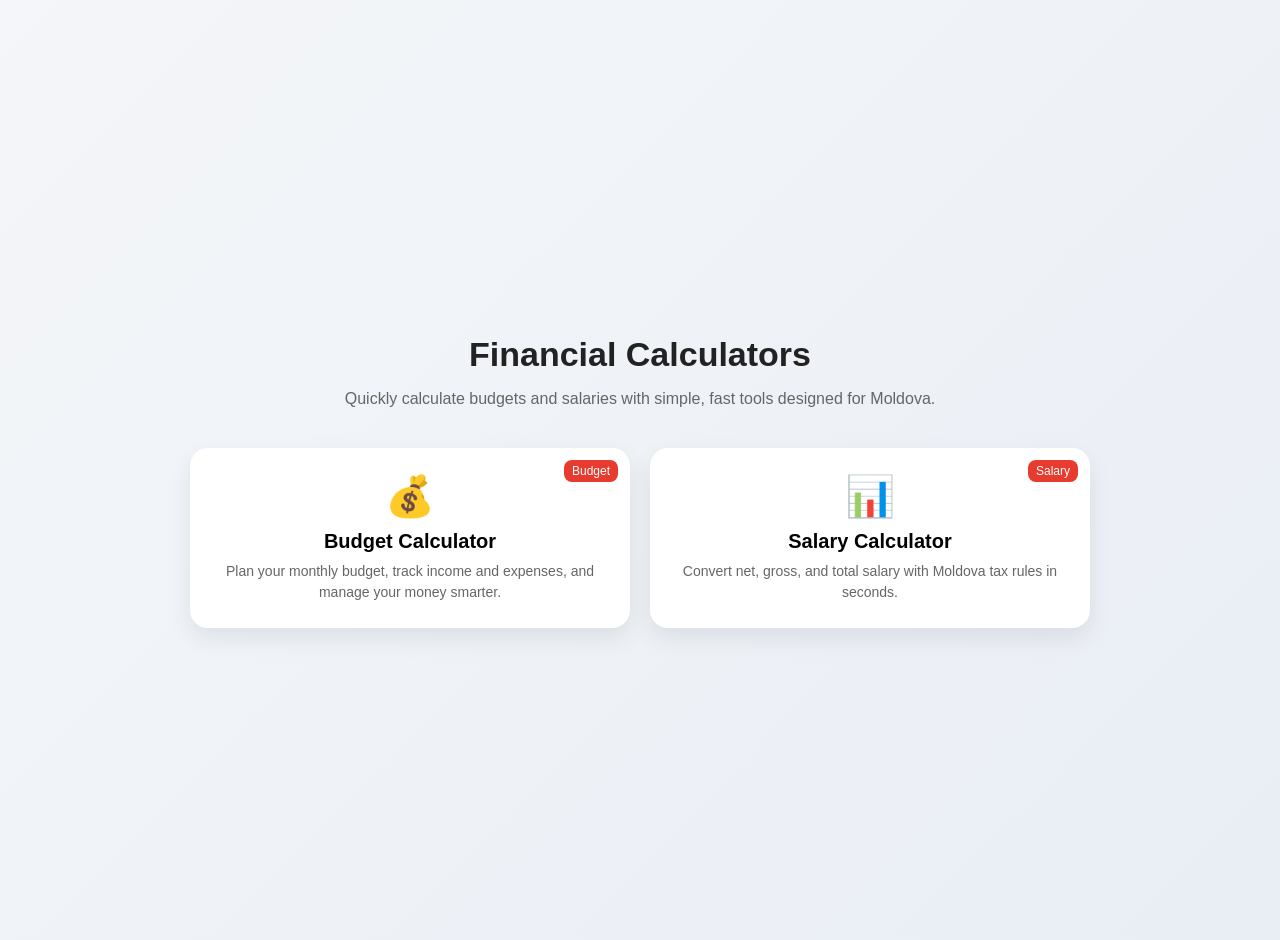
==== calculatoare.html @ 5d655af2 "Add files via upload" ====
<!DOCTYPE html>
<html lang="en">
<head>
<meta charset="UTF-8">
<meta name="viewport" content="width=device-width, initial-scale=1.0">
<title>Financial Calculators</title>

<style>
    body {
        margin: 0;
        font-family: Arial, sans-serif;
        background: linear-gradient(135deg, #f4f6f9, #e9eef5);
        min-height: 100vh;
        display: flex;
        align-items: center;
        justify-content: center;
        padding: 20px;
    }

    .container {
        max-width: 900px;
        width: 100%;
        text-align: center;
    }

    h1 {
        font-size: 34px;
        margin-bottom: 10px;
        color: #222;
    }

    p {
        color: #666;
        margin-bottom: 40px;
        font-size: 16px;
    }

    .cards {
        display: grid;
        grid-template-columns: 1fr 1fr;
        gap: 20px;
    }

    @media (max-width: 700px) {
        .cards {
            grid-template-columns: 1fr;
        }
    }

    .card {
        background: white;
        padding: 25px;
        border-radius: 18px;
        box-shadow: 0 10px 25px rgba(0,0,0,0.08);
        cursor: pointer;
        transition: 0.25s ease;
        text-decoration: none;
        color: inherit;
        position: relative;
        overflow: hidden;
    }

    .card:hover {
        transform: translateY(-5px);
        box-shadow: 0 15px 30px rgba(0,0,0,0.12);
    }

    .icon {
        font-size: 40px;
        margin-bottom: 10px;
    }

    .title {
        font-size: 20px;
        font-weight: bold;
        margin-bottom: 8px;
    }

    .desc {
        font-size: 14px;
        color: #666;
        line-height: 1.5;
    }

    .tag {
        position: absolute;
        top: 12px;
        right: 12px;
        background: #e63b2e;
        color: white;
        font-size: 12px;
        padding: 4px 8px;
        border-radius: 8px;
    }

</style>
</head>

<body>

<div class="container">

    <h1>Financial Calculators</h1>
    <p>Quickly calculate budgets and salaries with simple, fast tools designed for Moldova.</p>

    <div class="cards">

        <a href="calculator-de-buget.html" class="card">
            <div class="tag">Budget</div>
            <div class="icon">💰</div>
            <div class="title">Budget Calculator</div>
            <div class="desc">
                Plan your monthly budget, track income and expenses, and manage your money smarter.
            </div>
        </a>

        <a href="calculator-de-salariu.html" class="card">
            <div class="tag">Salary</div>
            <div class="icon">📊</div>
            <div class="title">Salary Calculator</div>
            <div class="desc">
                Convert net, gross, and total salary with Moldova tax rules in seconds.
            </div>
        </a>

    </div>

</div>

</body>
</html>
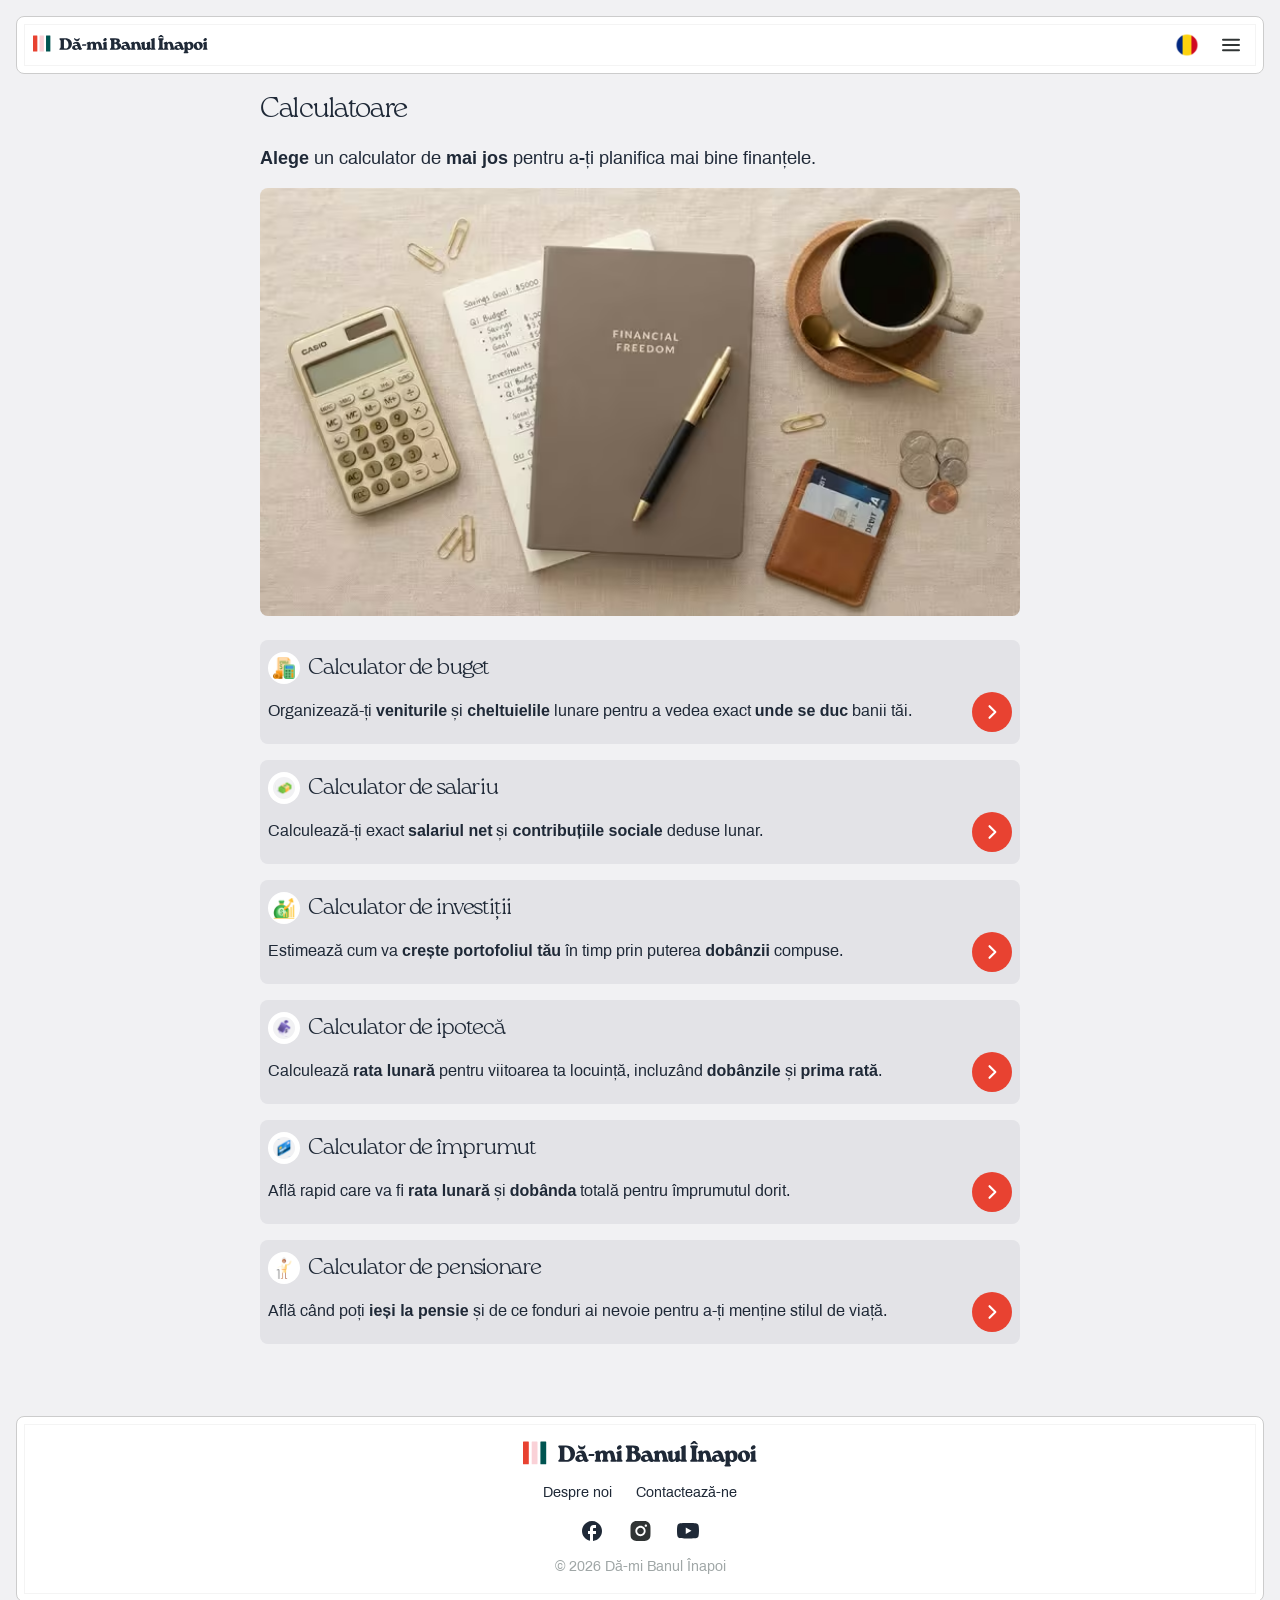
==== commit 8008309c: "Add files via upload" ====
--- a/calculatoare.html
+++ b/calculatoare.html
@@ -1,131 +1,145 @@
-<!DOCTYPE html>
-<html lang="en">
-<head>
-<meta charset="UTF-8">
-<meta name="viewport" content="width=device-width, initial-scale=1.0">
-<title>Financial Calculators</title>
-
-<style>
-    body {
-        margin: 0;
-        font-family: Arial, sans-serif;
-        background: linear-gradient(135deg, #f4f6f9, #e9eef5);
-        min-height: 100vh;
-        display: flex;
-        align-items: center;
-        justify-content: center;
-        padding: 20px;
-    }
-
-    .container {
-        max-width: 900px;
-        width: 100%;
-        text-align: center;
-    }
-
-    h1 {
-        font-size: 34px;
-        margin-bottom: 10px;
-        color: #222;
-    }
-
-    p {
-        color: #666;
-        margin-bottom: 40px;
-        font-size: 16px;
-    }
-
-    .cards {
-        display: grid;
-        grid-template-columns: 1fr 1fr;
-        gap: 20px;
-    }
-
-    @media (max-width: 700px) {
-        .cards {
-            grid-template-columns: 1fr;
-        }
-    }
-
-    .card {
-        background: white;
-        padding: 25px;
-        border-radius: 18px;
-        box-shadow: 0 10px 25px rgba(0,0,0,0.08);
-        cursor: pointer;
-        transition: 0.25s ease;
-        text-decoration: none;
-        color: inherit;
-        position: relative;
-        overflow: hidden;
-    }
-
-    .card:hover {
-        transform: translateY(-5px);
-        box-shadow: 0 15px 30px rgba(0,0,0,0.12);
-    }
-
-    .icon {
-        font-size: 40px;
-        margin-bottom: 10px;
-    }
-
-    .title {
-        font-size: 20px;
-        font-weight: bold;
-        margin-bottom: 8px;
-    }
-
-    .desc {
-        font-size: 14px;
-        color: #666;
-        line-height: 1.5;
-    }
-
-    .tag {
-        position: absolute;
-        top: 12px;
-        right: 12px;
-        background: #e63b2e;
-        color: white;
-        font-size: 12px;
-        padding: 4px 8px;
-        border-radius: 8px;
-    }
-
-</style>
-</head>
-
-<body>
-
-<div class="container">
-
-    <h1>Financial Calculators</h1>
-    <p>Quickly calculate budgets and salaries with simple, fast tools designed for Moldova.</p>
-
-    <div class="cards">
-
-        <a href="calculator-de-buget.html" class="card">
-            <div class="tag">Budget</div>
-            <div class="icon">💰</div>
-            <div class="title">Budget Calculator</div>
-            <div class="desc">
-                Plan your monthly budget, track income and expenses, and manage your money smarter.
-            </div>
-        </a>
-
-        <a href="calculator-de-salariu.html" class="card">
-            <div class="tag">Salary</div>
-            <div class="icon">📊</div>
-            <div class="title">Salary Calculator</div>
-            <div class="desc">
-                Convert net, gross, and total salary with Moldova tax rules in seconds.
-            </div>
-        </a>
-
-    </div>
-
-</div>
-
-</body>
-</html>+<!DOCTYPE html>
+<html lang="ro">
+<head>
+    <meta charset="UTF-8">
+    <meta name="viewport" content="width=device-width, initial-scale=1.0">
+    <title>Calculatoare – Dă-mi Banul Înapoi</title>
+    <meta name="description" content="Calculatoare financiare gratuite pentru Moldova: buget, salariu, investiții și altele.">
+    <link rel="stylesheet" href="css/style.css">
+    <link rel="icon" type="image/svg+xml" href="images/logo-small.svg">
+</head>
+
+<body>
+
+<!-- Header -->
+<header class="header">
+
+    <div class="left">
+        <a href="index.html">
+            <img src="images/logo-text.svg" class="logo">
+        </a>
+    </div>
+
+    <div class="right">
+
+        <div class="lang-dropdown">
+
+            <button class="lang-btn" id="langBtn">
+                <img src="images/flag-romania.svg" id="langFlag">
+            </button>
+
+            <div class="lang-menu" id="langMenu">
+
+                <button class="lang-option" data-lang="RO">
+                    <img src="images/flag-romania.svg">
+                    <span>Română</span>
+                </button>
+
+                <button class="lang-option" data-lang="RU">
+                    <img src="images/flag-russia.svg">
+                    <span>Русский</span>
+                </button>
+
+            </div>
+
+        </div>
+        <img src="images/menu-open.svg" class="menu">
+
+    </div>
+
+</header>
+
+<main class="page-body calc-hub">
+
+    <section class="hub-intro">
+        <h3>Calculatoare</h3>
+        <p class="body1"><strong>Alege</strong> un calculator de <strong>mai jos</strong> pentru a-ți planifica mai bine finanțele.</p>
+
+        <picture>
+            <source type="image/avif" srcset="images/calculatoare.avif">
+            <source type="image/webp" srcset="images/calculatoare.webp">
+            <img class="hub-hero-img" src="images/calculatoare.jpg" alt="" width="736" height="414" loading="eager" fetchpriority="high">
+        </picture>
+    </section>
+
+    <section class="hub-list">
+        <a class="calc-card" href="calculator-de-buget.html">
+            <span class="calc-card-icon"><img src="images/budget.png" alt="" width="22" height="22"></span>
+            <h4 class="calc-card-title">Calculator de buget</h4>
+            <p class="body2 calc-card-desc">Organizează-ți <strong>veniturile</strong> și <strong>cheltuielile</strong> lunare pentru a vedea exact <strong>unde se duc</strong> banii tăi.</p>
+            <span class="calc-card-go" aria-hidden="true"><svg viewBox="0 0 24 24" fill="none" stroke="#fff" stroke-width="2.5" stroke-linecap="round" stroke-linejoin="round"><path d="M9 5l7 7-7 7"/></svg></span>
+        </a>
+
+        <a class="calc-card" href="calculator-de-salariu.html">
+            <span class="calc-card-icon"><img src="images/venit.svg" alt="" width="22" height="22"></span>
+            <h4 class="calc-card-title">Calculator de salariu</h4>
+            <p class="body2 calc-card-desc">Calculează-ți exact <strong>salariul net</strong> și <strong>contribuțiile sociale</strong> deduse lunar.</p>
+            <span class="calc-card-go" aria-hidden="true"><svg viewBox="0 0 24 24" fill="none" stroke="#fff" stroke-width="2.5" stroke-linecap="round" stroke-linejoin="round"><path d="M9 5l7 7-7 7"/></svg></span>
+        </a>
+
+        <a class="calc-card" href="calculator-de-investitii.html">
+            <span class="calc-card-icon"><img src="images/investitii.png" alt="" width="22" height="22"></span>
+            <h4 class="calc-card-title">Calculator de investiții</h4>
+            <p class="body2 calc-card-desc">Estimează cum va <strong>crește portofoliul tău</strong> în timp prin puterea <strong>dobânzii</strong> compuse.</p>
+            <span class="calc-card-go" aria-hidden="true"><svg viewBox="0 0 24 24" fill="none" stroke="#fff" stroke-width="2.5" stroke-linecap="round" stroke-linejoin="round"><path d="M9 5l7 7-7 7"/></svg></span>
+        </a>
+
+        <a class="calc-card" href="calculator-de-ipoteca.html">
+            <span class="calc-card-icon"><img src="images/locuință.svg" alt="" width="22" height="22"></span>
+            <h4 class="calc-card-title">Calculator de ipotecă</h4>
+            <p class="body2 calc-card-desc">Calculează <strong>rata lunară</strong> pentru viitoarea ta locuință, incluzând <strong>dobânzile</strong> și <strong>prima rată</strong>.</p>
+            <span class="calc-card-go" aria-hidden="true"><svg viewBox="0 0 24 24" fill="none" stroke="#fff" stroke-width="2.5" stroke-linecap="round" stroke-linejoin="round"><path d="M9 5l7 7-7 7"/></svg></span>
+        </a>
+
+        <a class="calc-card" href="calculator-de-imprumut.html">
+            <span class="calc-card-icon"><img src="images/datorii.svg" alt="" width="22" height="22"></span>
+            <h4 class="calc-card-title">Calculator de împrumut</h4>
+            <p class="body2 calc-card-desc">Află rapid care va fi <strong>rata lunară</strong> și <strong>dobânda</strong> totală pentru împrumutul dorit.</p>
+            <span class="calc-card-go" aria-hidden="true"><svg viewBox="0 0 24 24" fill="none" stroke="#fff" stroke-width="2.5" stroke-linecap="round" stroke-linejoin="round"><path d="M9 5l7 7-7 7"/></svg></span>
+        </a>
+
+        <a class="calc-card" href="calculator-de-pensionare.html">
+            <span class="calc-card-icon"><img src="images/pensionare.png" alt="" width="22" height="22"></span>
+            <h4 class="calc-card-title">Calculator de pensionare</h4>
+            <p class="body2 calc-card-desc">Află când poți <strong>ieși la pensie</strong> și de ce fonduri ai nevoie pentru a-ți menține stilul de viață.</p>
+            <span class="calc-card-go" aria-hidden="true"><svg viewBox="0 0 24 24" fill="none" stroke="#fff" stroke-width="2.5" stroke-linecap="round" stroke-linejoin="round"><path d="M9 5l7 7-7 7"/></svg></span>
+        </a>
+    </section>
+
+</main>
+
+<!-- Footer -->
+<footer class="footer">
+    <img
+        src="images/logo-text.svg"
+        alt="Dă-mi Banul Înapoi"
+        class="footer-logo"
+    />
+
+    <div class="footer-links">
+        <a href="despre.html">Despre noi</a>
+        <a href="despre.html#contact">Contactează-ne</a>
+    </div>
+
+    <div class="social-icons">
+
+        <a href="https://www.facebook.com/damibanulinapoi/">
+            <img src="images/facebook.svg" alt="Facebook">
+        </a>
+
+        <a href="https://www.instagram.com/damibanulinapoi/">
+            <img src="images/instagram.svg" alt="Instagram">
+        </a>
+
+        <a href="https://www.youtube.com/@damibanulinapoi/">
+            <img src="images/youtube.svg" alt="YouTube">
+        </a>
+    </div>
+
+    <p class="footer-copy">© 2026 Dă-mi Banul Înapoi</p>
+</footer>
+
+<script src="js/script.js"></script>
+
+</body>
+</html>
--- a/css/style.css
+++ b/css/style.css
@@ -0,0 +1,1933 @@
+/* =====================================================
+   SHARED STYLES — used by every page (style.css)
+===================================================== */
+
+/* Fonts */
+@font-face {
+    font-family: 'Roca One';
+    src: url('../fonts/RocaOne-Th.ttf') format('truetype');
+    font-weight: 400;
+    font-style: normal;
+}
+
+@font-face {
+    font-family: 'Roca One';
+    src: url('../fonts/RocaOne-Bold.ttf') format('truetype');
+    font-weight: 700;
+    font-style: normal;
+}
+
+@font-face {
+    font-family: 'Archivo';
+    src: url('../fonts/Archivo-Regular.ttf') format('truetype');
+    font-weight: 400;
+    font-style: normal;
+}
+
+@font-face {
+    font-family: 'Archivo';
+    src: url('../fonts/Archivo-Bold.ttf') format('truetype');
+    font-weight: 700;
+    font-style: normal;
+}
+
+:root {
+    --font-body:    "Archivo", sans-serif;
+    --font-display: "Roca One", serif;
+
+    --fs-h1: 36.49px;  --lh-h1: 56px;
+    --fs-h2: 32.44px;  --lh-h2: 48px;
+    --fs-h3: 28.83px;  --lh-h3: 40px;
+    --fs-h4: 25.63px;  --lh-h4: 40px;
+    --fs-h5: 22.78px;  --lh-h5: 32px;
+    --fs-h6: 20.25px;  --lh-h6: 32px;
+    --fs-body1: 18px;  --lh-body1: 24px;
+    --fs-body2: 16px;  --lh-body2: 20px;
+    --fs-small: 14.22px; --lh-small: 18px;
+}
+
+h1, h3, h4, h5 {
+    font-family: var(--font-display);
+    font-weight: 400;
+    letter-spacing: -0.05em;
+    color: var(--color-text-primary);
+}
+h1 { font-size: var(--fs-h1); line-height: var(--lh-h1); }
+h3 { font-size: var(--fs-h3); line-height: var(--lh-h3); }
+h4 { font-size: var(--fs-h4); line-height: var(--lh-h4); }
+h5 { font-size: var(--fs-h5); line-height: var(--lh-h5); }
+
+h1, h2, h3, h4, h5, h6, p {
+    margin: 0;
+    padding: 0;
+    box-sizing: border-box;
+}
+
+h2 {
+    font-size: var(--fs-h2);
+    line-height: var(--lh-h2);
+    font-family: var(--font-display);
+    font-weight: 400;
+    letter-spacing: -0.05em;
+    color: var(--color-text-primary);
+}
+
+h6 {
+    font-size: var(--fs-h6);
+    line-height: var(--lh-h6);
+    font-family: var(--font-body);
+    font-weight: normal;
+    color: var(--color-text-primary);
+}
+
+.body1 {
+    font-size: var(--fs-body1);
+    line-height: var(--lh-body1);
+    font-family: var(--font-body);
+    font-weight: normal;
+    color: var(--color-text-primary);
+}
+
+.body2-bold {
+    font-size: var(--fs-body2);
+    line-height: var(--lh-body2);
+    font-family: var(--font-body);
+    font-weight: normal;
+    color: var(--color-text-primary);
+    font-weight: bold;
+}
+
+.body2-secondary {
+    font-size: var(--fs-body2);
+    line-height: var(--lh-body2);
+    font-family: var(--font-body);
+    font-weight: normal;
+    color: var(--color-text-secondary);
+}
+
+.body2 {
+    font-size: var(--fs-body2);
+    line-height: var(--lh-body2);
+    font-family: var(--font-body);
+    font-weight: normal;
+    color: var(--color-text-primary);
+}
+
+.small-secondary {
+    font-size: var(--fs-small);
+    line-height: var(--lh-small);
+    font-family: var(--font-body);
+    font-weight: normal;
+    color: var(--color-text-secondary);
+}
+
+.small {
+    font-size: var(--fs-small);
+    line-height: var(--lh-small);
+    font-family: var(--font-body);
+    font-weight: normal;
+    color: var(--color-text-primary);
+}
+
+.small-secondary {
+    font-size: var(--fs-small);
+    line-height: var(--lh-small);
+    font-family: var(--font-body);
+    font-weight: normal;
+    color: var(--color-text-secondary);
+}
+
+/* COLORS */
+:root {
+    /* Primary */
+    --color-orange: #E84231;
+    --color-pink: #FAD1D7;
+    --color-green: #005451;
+    /* Text */
+    --color-text-primary: #1F2937;
+    --color-text-secondary: #A0A7A7;
+    --color-text-disabled: #CFD3D3;
+    /* Card */
+    --color-card: #FFFFFF;
+    --color-card-border: #CCCCCC;
+    --color-background: #F1F1F3;
+}
+
+:root {
+    --card-shadow:
+        0 1px 2px rgba(0, 0, 0, 0.04),
+        0 8px 24px rgba(0, 0, 0, 0.06);
+}
+
+/* BACKGROUND */
+body {
+  background-color: var(--color-background);
+
+  background-attachment: fixed;
+
+  font-family: var(--font-body);
+  margin: 0;
+  padding: 0;
+  overflow-x: hidden;
+
+  position: relative;
+}
+
+.hero_img {
+    position: absolute;
+    z-index: -1;
+    margin-top: -88px;
+}
+
+.hero_img img {
+    width: 100%;
+    height: auto;
+    display: block;
+}
+
+/* Visually hidden (still read by screen readers) */
+.sr-only {
+    position: absolute;
+    width: 1px;
+    height: 1px;
+    padding: 0;
+    margin: -1px;
+    overflow: hidden;
+    clip: rect(0, 0, 0, 0);
+    white-space: nowrap;
+    border: 0;
+}
+
+/* Header */
+.header {
+    position: sticky;
+    top: 16px;
+    z-index: 100;
+    margin: 16px;
+    padding: 8px 16px;
+    flex-wrap: nowrap;
+    border: 1px solid var(--color-card-border);
+    border-radius: 8px;
+    background: var(--color-card);
+    outline: 1px solid rgba(0,0,0,0.045);
+    outline-offset: -9px;
+    display: flex;
+    align-items: center;
+    justify-content: space-between;
+    box-sizing: border-box;
+}
+
+.left {
+    display: flex;
+    align-items: center;
+}
+
+.right {
+    display: flex;
+    align-items: center;
+    gap: 16px;
+}
+
+.logo {
+    width: 175px;
+    height: 40px;
+    object-fit: contain;
+    display: block;
+}
+
+.menu {
+    width: 32px;
+    height: 32px;
+    min-width: 32px;
+    object-fit: contain;   /* hamburger and X always fill the same 32x32 box */
+    display: block;
+    flex-shrink: 0;
+}
+
+.lang-btn {
+    display: flex;
+    align-items: center;
+    justify-content: center;
+    padding: 0;
+    border: none;
+    background: transparent;
+    cursor: pointer;
+}
+
+.lang-btn img {
+    display: block;
+    max-width: 24px;
+    max-height: 24px;
+}
+
+/* LANGUAGE DROPDOWN */
+
+.lang-dropdown {
+    position: relative;
+}
+
+/* DROPDOWN MENU */
+
+.lang-menu {
+    position: absolute;
+    top: 42px;
+    right: -64px;
+    display: none;
+    flex-direction: column;
+    gap: 8px;
+    min-width: 180px;
+    padding: 8px;
+    border-radius: 8px;
+    background: var(--color-card);
+    border: 1px solid var(--color-card-border);
+    z-index: 100;
+}
+
+.lang-menu.active {
+    display: flex;
+}
+
+/* OPTIONS */
+
+.lang-option {
+    display: flex;
+    align-items: center;
+    gap: 8px;
+    width: 100%;
+    padding: 8px 8px;
+    border: 1px solid rgba(0,0,0,0.045);
+    background: white;
+    cursor: pointer;
+    transition: 0.2s;
+}
+
+.lang-option {
+    font-family: var(--font-body);
+    font-size: var(--fs-body2);
+    line-height: var(--lh-body2);
+    color: var(--color-text-primary);
+}
+
+.lang-option:hover {
+    background: #f5f5f5;
+}
+
+.lang-option img {
+    width: 24px;
+    height: 24px;
+    display: block;
+}
+
+.page-body {
+    margin-inline: 24px;
+}
+
+.calculator-hero {
+    display: flex;
+    flex-direction: column;
+    gap: 16px;
+}
+
+.calculator {
+    display: flex;
+    flex-direction: column;
+    gap: 24px;
+}
+
+.breadcrumb {
+    display: flex;
+    align-items: center;
+    flex-wrap: wrap;
+    gap: 4px;
+}
+
+.breadcrumb a {
+    font-size: var(--fs-body2);
+    line-height: var(--lh-body2);
+    font-family: var(--font-body);
+    font-weight: normal;
+    color: var(--color-orange);
+    text-decoration: none;
+}
+
+.breadcrumb a:hover,
+.breadcrumb a:focus,
+.breadcrumb a:active,
+.breadcrumb a:visited {
+    color: var(--color-orange);
+    text-decoration: none;
+}
+
+.breadcrumb .separator,
+.breadcrumb span {
+    font-size: var(--fs-body2);
+    line-height: var(--lh-body2);
+    font-family: var(--font-body);
+    font-weight: normal;
+    color: var(--color-text-secondary);
+}
+
+/* IMAGE BOX */
+.hero-image {
+    flex-shrink: 0;
+
+    width: 120px;
+    aspect-ratio: 1 / 1;
+
+    padding: 16px;
+    box-sizing: border-box;
+
+    display: flex;
+    align-items: center;
+    justify-content: center;
+}
+
+/* IMAGE */
+.hero-image img {
+    width: 100%;
+    height: 100%;
+    object-fit: contain;
+    display: block;
+}
+
+.calculator-categorie {
+    display: flex;
+    flex-direction: column;
+    gap: 8px;
+}
+
+.section-break {
+  height: 16px;
+  margin: 40px auto;
+  background: var(--color-card);
+  border-radius: 999px;
+  box-shadow: inset 0 4px 4px -1px rgba(0, 0, 0, 0.05);
+}
+
+/* CARD SECTION */
+.income-section {
+    padding: 8px 8px;
+    gap: 8px;
+    display: flex;
+    flex-direction: column;
+    background: var(--color-card);
+    border: 1px solid var(--color-card-border);
+    border-radius: 8px;
+}
+
+.income-divider {
+    margin: 0px 8px;
+    height: 1px;
+    background: rgba(0,0,0,0.045);
+}
+
+/* Same divider, but dashed: dash length = gap length */
+.income-divider--dotted {
+    height: 1px;
+    background: repeating-linear-gradient(
+        to right,
+        rgba(0,0,0,0.045) 0,
+        rgba(0,0,0,0.045) 8px,
+        transparent 8px,
+        transparent 16px
+    );
+}
+
+.income-row {
+    display: flex;
+    align-items: center;
+    gap: 8px;
+    padding: 8px;
+}
+
+.income-icon {
+    width: 28px;
+    height: 28px;
+    object-fit: contain;
+    flex-shrink: 0;
+}
+
+.income-content {
+    flex: 1;
+    min-width: 0;
+}
+
+.income-description {
+    font-family: var(--font-body);
+    font-size: var(--fs-body2);
+    line-height: var(--lh-body2);
+    color: var(--color-text-secondary);
+}
+
+.input-wrapper {
+    position: relative;
+    display: inline-flex;
+    align-items: center;
+}
+
+/* INPUT */
+.income-input {
+    width: 96px;
+    height: 40px;
+    border: 1px solid var(--color-card);
+    border-radius: 4px;
+    background: var(--color-background);
+    box-sizing: border-box;
+    font-family: var(--font-body);
+    font-size: var(--fs-body2);
+    line-height: var(--lh-body2);
+    color: var(--color-text-primary);
+    outline: none;
+    flex-shrink: 0;
+
+    text-align: right;
+
+    padding: 0 24px 0 8px;
+}
+
+.expense-input {
+    width: 96px;
+    height: 40px;
+    border: 1px solid var(--color-card);
+    border-radius: 4px;
+    background: var(--color-background);
+    box-sizing: border-box;
+    font-family: var(--font-body);
+    font-size: var(--fs-body2);
+    line-height: var(--lh-body2);
+    color: var(--color-text-primary);
+    outline: none;
+    flex-shrink: 0;
+
+    text-align: right;
+
+    padding: 0 24px 0 8px;
+}
+
+/* remove placeholder styling (no longer needed) */
+.income-input::placeholder {
+    display: none;
+}
+
+/* CURRENCY / UNIT LABEL (lei, %, pers.) */
+.currency {
+    position: absolute;
+    right: 4px;
+    font-size: var(--fs-body2);
+    color: var(--color-text-primary);
+    pointer-events: none; /* not clickable */
+    user-select: none;
+    line-height: var(--lh-body2);
+}
+
+/* REMOVE NUMBER ARROWS */
+.income-input::-webkit-outer-spin-button,
+.income-input::-webkit-inner-spin-button {
+    -webkit-appearance: none;
+}
+
+.income-input[type="number"] {
+    appearance: textfield;
+}
+
+.income-input:focus,
+.expense-input:focus {
+    border-color: var(--color-orange);
+    transition: border-color 0.2s ease;
+}
+
+* {
+    box-sizing: border-box;
+}
+
+.faq {
+    display: flex;
+    flex-direction: column;
+    gap: 16px;
+}
+
+.accordion {
+    width: 100%;
+    display: flex;
+    flex-direction: column;
+    gap: 8px;
+}
+
+.item {
+    border: 1px solid var(--color-card-border);
+    border-radius: 8px;
+    background: var(--color-card);
+    overflow: hidden;
+}
+
+.question {
+    display: flex;
+    justify-content: space-between;
+    align-items: center;
+    padding: 8px;
+    cursor: pointer;
+}
+
+/* =====================================================
+   OPEN / CLOSE ICON (plus <-> minus)
+   One shared icon for every open/close control:
+   FAQ questions, "Opțiuni avansate", hamburger sub-menu.
+   The icons are inlined as data URIs, so they work on file://
+   and need no extra files. Color follows the text color.
+===================================================== */
+
+:root {
+    --icon-plus:  url("data:image/svg+xml,%3Csvg xmlns='http://www.w3.org/2000/svg' viewBox='0 0 24 24'%3E%3Cpath d='M12 5v14M5 12h14' fill='none' stroke='black' stroke-width='2' stroke-linecap='round'/%3E%3C/svg%3E");
+    --icon-minus: url("data:image/svg+xml,%3Csvg xmlns='http://www.w3.org/2000/svg' viewBox='0 0 24 24'%3E%3Cpath d='M5 12h14' fill='none' stroke='black' stroke-width='2' stroke-linecap='round'/%3E%3C/svg%3E");
+}
+
+.icon,
+.menu-chevron {
+    display: block;
+    width: 24px;
+    height: 24px;
+    flex-shrink: 0;
+    background-color: currentColor; /* follows the text color */
+    -webkit-mask: var(--icon-plus) no-repeat center / contain;
+    mask: var(--icon-plus) no-repeat center / contain;
+}
+
+/* Open state -> minus */
+.item.open .icon,
+.advanced-wrapper.is-open .icon,
+.menu-item.open .menu-chevron {
+    -webkit-mask: var(--icon-minus) no-repeat center / contain;
+    mask: var(--icon-minus) no-repeat center / contain;
+}
+
+.answer {
+    display: none;
+    padding: 8px;
+    padding-top: 0;
+}
+
+.item.open .answer {
+    display: block;
+}
+
+.answer-box {
+    background: var(--color-background);
+    border-radius: 4px;
+    padding: 8px;
+}
+
+/* FOOTER */
+.footer {
+    position: relative;
+    background: var(--color-card);
+    border-radius: 8px;
+    border: 1px solid var(--color-card-border);
+    outline: 1px solid rgba(0,0,0,0.045);
+    outline-offset: -9px;
+    display: flex;
+    flex-direction: column;
+    align-items: center;
+    margin: 72px 16px 16px 16px;
+    padding: 24px 16px;
+    box-sizing: border-box;
+}
+
+/* Logo */
+.footer-logo {
+    width: 242px;
+    height: 28px;
+    object-fit: contain;
+    display: block;
+}
+
+/* Links */
+.footer-links {
+    display: flex;
+    gap: 24px;
+    margin-top: 16px;
+}
+
+.footer-links a {
+    font-family: var(--font-body);
+    font-size: var(--fs-small);
+    line-height: var(--lh-small);
+    color: var(--color-text-primary);
+    text-decoration: none;
+}
+
+/* Social Icons */
+.social-icons {
+    display: flex;
+    align-items: center;
+    gap: 24px;
+}
+
+.social-icons img {
+    margin-top: 16px;
+    width: 24px;
+    height: 24px;
+    display: block;
+}
+
+/* Copyright */
+.footer-copy {
+    margin-top: 16px;
+    font-family: var(--font-body);
+    font-size: var(--fs-small);
+    line-height: var(--lh-small);
+    color: var(--color-text-secondary);
+}
+
+.chart-wrapper {
+    display: flex;
+    justify-content: center;
+    margin-top: 48px;
+}
+
+.chart-box {
+    position: relative;
+    width: 320px;
+    height: 320px;
+}
+
+.chart-box canvas {
+    width: 100%;
+    height: 100%;
+}
+
+.center {
+    position: absolute;
+    top: 50%;
+    left: 50%;
+    transform: translate(-50%, -50%);
+    text-align: center;
+}
+
+/* =========================
+   SALARY ROW: label + segment + input on one line
+========================= */
+
+/* Hint bar above the calculator ("Modifica valorile de mai jos") */
+.calc-hint {
+    display: flex;
+    align-items: center;
+    gap: 8px;
+    margin: 56px 0 16px;
+    height: 36px;
+    padding: 0 8px;
+    background: var(--color-card);
+    border: 1px solid var(--color-card-border);
+    border-radius: 8px;
+}
+
+.calc-hint-icon {
+    width: 24px;
+    height: 24px;
+    flex-shrink: 0;
+    display: block;
+}
+
+.calc-hint-text {
+    font-family: var(--font-display);
+    font-weight: 700;
+    font-size: var(--fs-body1);
+    line-height: var(--lh-body1);
+    color: var(--color-text-primary);
+}
+
+.salary-row {
+    display: flex;
+    flex-direction: column;   /* toggle on top, input underneath */
+    align-items: stretch;
+    gap: 8px;
+}
+
+.salary-row .input-wrapper {
+    display: flex;
+    width: 100%;
+}
+
+/* Full-width input; no visible border until pressed (orange comes from .income-input:focus) */
+.salary-row .income-input {
+    width: 100%;
+    padding: 0 36px 0 8px;
+}
+
+.salary-row .currency {
+    right: 8px;
+}
+
+.segment-wrapper {
+  width: 100%;
+}
+
+.salary-row .segment-wrapper {
+  flex: none;
+  width: 100%;
+}
+
+.segment {
+  display: flex;
+  width: 100%;
+  padding: 4px;
+  border: 1px solid #ccc;
+  border-radius: 8px;
+  background: #fff;
+  box-sizing: border-box;
+}
+
+.segment-item {
+  flex: 1;
+  padding: 4px;
+  border-radius: 6px;
+  text-align: center;
+  cursor: pointer;
+  transition: 0.2s ease;
+  user-select: none;
+  background: transparent;
+}
+
+/* Toggle: no outer border, pill-shaped options (Salariu net | Salariu brut | Salariu total) */
+.salary-row .segment {
+  border: none;
+  background: transparent;
+  padding: 0;
+}
+
+.salary-row .segment-item {
+  border-radius: 20px;
+  padding: 10px 8px;
+}
+
+.salary-row .segment-item span {
+  white-space: nowrap;
+}
+
+/* selected state */
+.segment-item.active {
+  background: #FEF0EE;
+}
+
+.body2-red {
+    color: var(--color-orange);
+    font-size: var(--fs-body2);
+    font-weight: normal;
+    line-height: var(--lh-body2);
+    font-family: var(--font-body);
+}
+
+/* BUTTON */
+.btn {
+    width: max-content; 
+    background-color: var(--color-orange);
+    border: none;
+    border-radius: 20px;
+    display: flex;
+    align-items: center;
+    justify-content: center;
+    position: relative;
+    cursor: pointer;
+    text-decoration: none;
+    color: white;
+    padding: 10px 16px; 
+}
+
+.btn-wide {
+    background-color: var(--color-orange);
+    border: none;
+    border-radius: 20px;
+    display: flex;
+    align-items: center;
+    justify-content: center;
+    position: relative;
+    cursor: pointer;
+    text-decoration: none;
+    color: white;
+    padding: 10px 16px; 
+}
+
+.btn-text {
+    font-family: var(--font-body);
+    font-weight: 700;
+    font-size: var(--fs-body2);
+    line-height: var(--lh-body2);
+    color: white;
+}
+
+.btn:disabled {
+    background-color: var(--color-text-disabled);
+    cursor: not-allowed;
+}
+
+/* RESULTS */
+
+.resultat {
+    display: none;
+    background: var(--color-background);
+    border-radius: 4px;
+    padding: 8px;
+    gap: 8px;
+    flex-direction: column;
+}
+
+.resultat.show {
+    display: flex;
+}
+
+.result-row {
+    display: flex;
+    justify-content: space-between;
+    align-items: center;
+}
+/* =========================
+   ADVANCED OPTIONS
+========================= */
+
+.advanced-wrapper {
+    display: flex;
+    flex-direction: column;
+    gap: 8px;
+}
+
+/* Bordered box: header always visible, grey options box inside when open */
+.advanced-box {
+    display: flex;
+    flex-direction: column;
+    padding: 8px;
+    border: 1px solid var(--color-card-border);
+    border-radius: 4px;
+    background: var(--color-card);
+}
+
+.advanced-btn {
+    display: flex;
+    align-items: center;
+    justify-content: space-between;
+    width: 100%;
+    padding: 0;
+    border: none;
+    background: transparent;
+    cursor: pointer;
+    text-align: left;
+    color: var(--color-text-primary);
+}
+
+/* The plus/minus itself comes from the shared .icon rule above */
+.advanced-icon {
+    margin-left: auto;
+}
+
+/* Expanded options: grey box, same look as the results */
+.advanced-options {
+    display: none;
+    flex-direction: column;
+    gap: 8px;
+    padding: 8px;
+    border-radius: 4px;
+    background: var(--color-background);
+}
+
+.advanced-options.show {
+    display: flex;
+}
+
+.advanced-row {
+    display: flex;
+    justify-content: space-between;
+    align-items: center;
+}
+
+.advanced-row select,
+.advanced-row input {
+    width: 132px;
+    height: 40px;
+
+    border: 1px solid var(--color-card-border);
+    border-radius: 4px;
+    background: var(--color-card);
+
+    font-family: var(--font-body);
+    font-size: var(--fs-body2);
+    color: var(--color-text-primary);
+
+    padding: 0 8px;
+    line-height: var(--lh-body2);
+}
+
+/* Typed fields with a unit (%, lei, pers.): right-aligned like the main inputs */
+.advanced-row .input-wrapper {
+    flex-shrink: 0;
+}
+
+.advanced-row .input-wrapper input {
+    text-align: right;
+    padding: 0 36px 0 8px;
+    outline: none;
+}
+
+/* Units (%, p., lei) all start at the same left edge (18px from the right),
+   numbers all end 8px before it -> identical spacing in every field */
+.advanced-row .input-wrapper .currency {
+    right: auto;
+    left: calc(100% - 28px);
+    text-align: left;
+    font-size: var(--fs-body2);
+    line-height: var(--lh-body2);
+}
+
+/* dropdown values right-aligned too, with a small custom arrow */
+.advanced-row select {
+    appearance: none;
+    -webkit-appearance: none;
+    text-align: left;
+    text-align-last: left;
+    padding: 0 24px 0 8px;
+    background-image: url("data:image/svg+xml,%3Csvg xmlns='http://www.w3.org/2000/svg' width='10' height='6' viewBox='0 0 10 6'%3E%3Cpath d='M1 1l4 4 4-4' fill='none' stroke='%23A0A7A7' stroke-width='1.5' stroke-linecap='round' stroke-linejoin='round'/%3E%3C/svg%3E");
+    background-repeat: no-repeat;
+    background-position: right 8px center;
+}
+
+.advanced-row .input-wrapper input:focus {
+    border-color: var(--color-orange);
+    transition: border-color 0.2s ease;
+}
+
+/* Overview of current values (hidden while expanded) */
+.advanced-overview {
+    line-height: var(--lh-body2);
+}
+
+.advanced-wrapper.is-open .advanced-overview {
+    display: none;
+}
+
+/* =====================================================
+   INVESTMENT CALCULATOR
+===================================================== */
+
+/* Tabs (5 calculation modes) */
+.tab-wrapper {
+    width: 100%;
+    overflow-x: auto;
+    -webkit-overflow-scrolling: touch;
+}
+
+.tab-row {
+    display: flex;
+    gap: 4px;
+    padding: 4px;
+    border: 1px solid #ccc;
+    border-radius: 999px;
+    background: #fff;
+    box-sizing: border-box;
+    width: max-content;
+    min-width: 100%;
+}
+
+.tab-item {
+    flex: 1;
+    white-space: nowrap;
+    padding: 6px 12px;
+    border-radius: 999px;
+    text-align: center;
+    cursor: pointer;
+    transition: 0.2s ease;
+    user-select: none;
+    background: transparent;
+    font-size: var(--fs-small);
+    font-family: var(--font-body);
+    color: var(--color-text-secondary);
+    line-height: var(--lh-small);
+}
+
+.tab-item.active {
+    background: #FEF0EE;
+    color: var(--color-orange);
+    font-weight: 500;
+}
+
+/* Form rows */
+.invest-grid {
+    display: flex;
+    flex-direction: column;
+    gap: 8px;
+}
+
+.invest-row {
+    display: flex;
+    align-items: center;
+    justify-content: space-between;
+    gap: 8px;
+}
+
+.invest-row.hidden {
+    display: none;
+}
+
+.invest-row label {
+    font-size: var(--fs-body1);
+    line-height: var(--lh-body1);
+    font-family: var(--font-body);
+    color: var(--color-text-primary);
+    flex: 1;
+}
+
+.invest-input-wrap {
+    position: relative;
+    display: inline-flex;
+    align-items: center;
+    flex-shrink: 0;
+}
+
+.invest-input {
+    width: 120px;
+    height: 36px;
+    border: 1px solid var(--color-card-border);
+    border-radius: 4px;
+    background: var(--color-background);
+    box-sizing: border-box;
+    font-family: var(--font-body);
+    font-size: var(--fs-body1);
+    color: var(--color-text-primary);
+    outline: none;
+    text-align: right;
+    padding: 0 38px 0 8px;
+    line-height: var(--lh-body1);
+}
+
+.invest-input:focus {
+    border-color: var(--color-orange);
+    transition: border-color 0.2s ease;
+}
+
+.invest-input::-webkit-outer-spin-button,
+.invest-input::-webkit-inner-spin-button { -webkit-appearance: none; }
+.invest-input[type="number"] { appearance: textfield; }
+
+.invest-suffix {
+    position: absolute;
+    right: 6px;
+    font-size: var(--fs-small);
+    color: var(--color-text-secondary);
+    pointer-events: none;
+    user-select: none;
+    line-height: var(--lh-small);
+}
+
+.invest-select {
+    height: 36px;
+    border: 1px solid var(--color-card-border);
+    border-radius: 4px;
+    padding: 0 8px;
+    font-size: var(--fs-body2);
+    font-family: var(--font-body);
+    background: var(--color-background);
+    color: var(--color-text-primary);
+    outline: none;
+    width: 160px;
+    flex-shrink: 0;
+    line-height: var(--lh-body2);
+}
+
+/* Radio-style choice (contribute at beginning/end) */
+.radio-row {
+    display: flex;
+    flex-direction: column;
+    gap: 4px;
+}
+
+.radio-options {
+    display: flex;
+    gap: 16px;
+}
+
+.radio-option {
+    display: flex;
+    align-items: center;
+    gap: 6px;
+    cursor: pointer;
+}
+
+.radio-option input {
+    accent-color: var(--color-orange);
+    width: 14px;
+    height: 14px;
+}
+
+.radio-option span {
+    font-size: var(--fs-body2);
+    font-family: var(--font-body);
+    color: var(--color-text-primary);
+    line-height: var(--lh-body2);
+}
+
+.section-label {
+    font-size: var(--fs-small);
+    font-family: var(--font-body);
+    color: var(--color-text-secondary);
+    text-transform: uppercase;
+    letter-spacing: 0.04em;
+    line-height: var(--lh-small);
+}
+
+/* ---- RESULTS ---- */
+.invest-result-block {
+    display: flex;
+    flex-direction: column;
+    gap: 24px;
+}
+
+.result-highlight {
+    background: var(--color-orange);
+    border-radius: 8px;
+    padding: 12px;
+    display: flex;
+    flex-direction: column;
+    gap: 2px;
+}
+
+.result-highlight .result-label {
+    font-size: var(--fs-small);
+    font-family: var(--font-body);
+    color: rgba(255,255,255,0.8);
+    line-height: var(--lh-small);
+}
+
+.result-highlight .result-value {
+    font-family: var(--font-display);
+    font-size: var(--fs-h3);
+    font-weight: 700;
+    color: #fff;
+    line-height: var(--lh-h3);
+}
+
+.result-rows {
+    display: flex;
+    flex-direction: column;
+    gap: 0;
+    background: var(--color-card);
+    border: 1px solid var(--color-card-border);
+    border-radius: 8px;
+    overflow: hidden;
+}
+
+.result-line {
+    display: flex;
+    justify-content: space-between;
+    align-items: center;
+    padding: 10px 12px;
+    border-bottom: 1px solid rgba(0,0,0,0.045);
+}
+
+.result-line:last-child { border-bottom: none; }
+
+.result-line .result-value {
+    font-family: var(--font-body);
+    font-size: var(--fs-body1);
+    font-weight: bold;
+    color: var(--color-text-primary);
+    line-height: var(--lh-body1);
+}
+
+/* Pie chart + legend */
+.pie-section {
+    display: flex;
+    flex-direction: column;
+    align-items: center;
+    gap: 16px;
+}
+
+.pie-wrap {
+    position: relative;
+    width: 220px;
+    height: 220px;
+}
+
+.pie-wrap canvas {
+    width: 100%;
+    height: 100%;
+}
+
+.pie-center {
+    position: absolute;
+    top: 50%;
+    left: 50%;
+    transform: translate(-50%, -50%);
+    text-align: center;
+    pointer-events: none;
+}
+
+.legend {
+    display: flex;
+    flex-wrap: wrap;
+    gap: 16px;
+    align-items: center;
+    justify-content: center;
+}
+
+.legend-item {
+    display: flex;
+    align-items: center;
+    gap: 6px;
+}
+
+.legend-dot {
+    width: 10px;
+    height: 10px;
+    border-radius: 50%;
+    flex-shrink: 0;
+}
+
+.legend-dot.start     { background: #005451; }
+.legend-dot.contrib   { background: #FAD1D7; }
+.legend-dot.interest  { background: #E84231; }
+
+.legend-item span {
+    font-size: var(--fs-small);
+    font-family: var(--font-body);
+    color: var(--color-text-secondary);
+    line-height: var(--lh-small);
+}
+
+/* Vertical bar (stick) chart */
+.bar-chart {
+    display: flex;
+    align-items: flex-end;
+    gap: 8px;
+    padding: 0 4px;
+    height: 220px;
+    overflow-x: auto;
+}
+
+.stick-col {
+    display: flex;
+    flex-direction: column;
+    align-items: center;
+    justify-content: flex-end;
+    gap: 6px;
+    flex: 1;
+    min-width: 64px;
+    height: 100%;
+}
+
+.stick-value {
+    font-size: var(--fs-small);
+    font-family: var(--font-body);
+    color: var(--color-text-primary);
+    white-space: nowrap;
+    line-height: var(--lh-small);
+}
+
+.stick-track {
+    width: 16px;
+    display: flex;
+    flex-direction: column-reverse;
+    border-radius: 999px 999px 0 0;
+    overflow: hidden;
+    background: #e8e8ea;
+}
+
+.stick-start    { width: 100%; background: #005451; }
+.stick-contrib  { width: 100%; background: #FAD1D7; }
+.stick-interest { width: 100%; background: #E84231; }
+
+.stick-label {
+    font-size: var(--fs-small);
+    font-family: var(--font-body);
+    color: var(--color-text-secondary);
+    white-space: nowrap;
+    line-height: var(--lh-small);
+}
+
+/* Schedule table */
+.schedule-toggle {
+    display: flex;
+    gap: 4px;
+    padding: 4px;
+    border: 1px solid #ccc;
+    border-radius: 999px;
+    background: #fff;
+    box-sizing: border-box;
+    width: max-content;
+}
+
+.schedule-toggle .freq-item {
+    padding: 6px 16px;
+    border-radius: 999px;
+    text-align: center;
+    cursor: pointer;
+    transition: 0.2s ease;
+    user-select: none;
+    font-size: var(--fs-small);
+    font-family: var(--font-body);
+    color: var(--color-text-secondary);
+    line-height: var(--lh-small);
+}
+
+.schedule-toggle .freq-item.active {
+    background: #FEF0EE;
+    color: var(--color-orange);
+    font-weight: 500;
+}
+
+.schedule-table-wrap {
+    overflow-x: auto;
+    border: 1px solid var(--color-card-border);
+    border-radius: 8px;
+}
+
+table.schedule-table {
+    width: 100%;
+    border-collapse: collapse;
+    font-family: var(--font-body);
+    font-size: var(--fs-small);
+    min-width: 480px;
+    line-height: var(--lh-small);
+}
+
+table.schedule-table th {
+    background: var(--color-background);
+    color: var(--color-text-secondary);
+    font-weight: 500;
+    text-align: right;
+    padding: 8px 10px;
+    border-bottom: 1px solid var(--color-card-border);
+    position: sticky;
+    top: 0;
+}
+
+table.schedule-table th:first-child,
+table.schedule-table td:first-child {
+    text-align: left;
+}
+
+table.schedule-table td {
+    text-align: right;
+    padding: 6px 10px;
+    border-bottom: 1px solid rgba(0,0,0,0.045);
+    color: var(--color-text-primary);
+    white-space: nowrap;
+}
+
+table.schedule-table tr.year-end td {
+    background: var(--color-background);
+    font-weight: bold;
+}
+
+.schedule-scroll {
+    max-height: 420px;
+    overflow-y: auto;
+}
+
+/* =====================================================
+   MENU (hamburger) — opened from the 3 lines in the header
+===================================================== */
+
+.menu {
+    cursor: pointer;
+}
+
+/* Header while the menu is open: full width, flat, divider underneath */
+/* Padding is chosen so the logo, flag and menu icon stay exactly where they were:
+   normal header = 16px margin + 1px border + 16px side padding (33px) / 8px top padding (25px).
+   Total height 25 + 40 + 24 + 1 = 90px (the overlay below starts at 90px). */
+.header.menu-open {
+    position: fixed;
+    top: 0;
+    left: 0;
+    right: 0;
+    margin: 0;
+    padding: 25px 33px 24px;
+    border: none;
+    border-bottom: 1px solid var(--color-card-border);
+    border-radius: 0;
+    /* Inner line: 9px in from every edge of the bar, same as the normal header */
+    outline: 1px solid rgba(0,0,0,0.045);
+    outline-offset: -9px;
+}
+
+/* Full-screen panel under the header */
+.menu-overlay {
+    display: none;
+    position: fixed;
+    top: 90px;
+    left: 0;
+    right: 0;
+    bottom: 0;
+    z-index: 99;
+    padding: 16px 32px 32px;
+    overflow-y: auto;
+    background: var(--color-card);
+}
+
+.menu-overlay.show {
+    display: block;
+}
+
+.menu-overlay ul {
+    list-style: none;
+    margin: 0;
+    padding: 0;
+}
+
+body.menu-locked {
+    overflow: hidden;
+}
+
+.menu-item {
+    border-bottom: 1px solid rgba(0, 0, 0, 0.12);
+}
+
+.menu-item:last-child {
+    border-bottom: none;
+}
+
+.menu-row {
+    display: flex;
+    align-items: center;
+    justify-content: space-between;
+    width: 100%;
+    padding: 16px 0;
+    border: none;
+    background: transparent;
+    font: inherit;
+    color: inherit;
+    text-align: left;
+    text-decoration: none;
+    cursor: pointer;
+}
+
+/* The plus/minus on the sub-menu row comes from the shared .menu-chevron rule above */
+
+/* Sub-list (e.g. the calculators) */
+.menu-sub {
+    display: none;
+    padding: 0 0 12px 16px !important;
+}
+
+.menu-item.open .menu-sub {
+    display: block;
+}
+
+.menu-sub a {
+    display: block;
+    padding: 8px 0;
+    text-decoration: none;
+}
+
+/* =====================================================
+   BUDGET CALCULATOR
+===================================================== */
+
+/* At a glance: negative balance (deficit) */
+.is-negative {
+    color: var(--color-orange);
+}
+
+/* "Pe scurt": rows sit 8px from the card edges, 8px apart */
+.calculator-categorie > .item:has(> .result-row) {
+    display: flex;
+    flex-direction: column;
+    gap: 8px;
+    padding: 8px;
+}
+
+.calculator-categorie > .item:has(> .result-row) .income-divider {
+    margin: 0;
+}
+
+/* "Ce e asta?" link under the 50-30-20 title */
+.rule-link {
+    display: inline-block;
+    text-decoration: underline;
+}
+
+.rule-link:focus-visible {
+    outline: 2px solid var(--color-orange);
+    outline-offset: 2px;
+}
+
+/* 50-30-20 check: three equal boxes, only the numbers change */
+.rule-card {
+    border: 1px solid var(--color-card-border);
+    border-radius: 8px;
+    background: var(--color-card);
+    overflow: hidden;
+}
+
+.rule-bar {
+    display: flex;
+}
+
+.rule-seg {
+    flex: 1 1 0;
+    min-width: 0;
+    display: flex;
+    flex-direction: column;
+    align-items: center;
+    gap: 2px;
+    padding: 16px 4px;
+    text-align: center;
+}
+
+.rule-seg svg {
+    width: 24px;
+    height: 24px;
+    margin-bottom: 4px;
+}
+
+.rule-seg--needs   { background: var(--color-orange); color: #fff; }
+.rule-seg--wants   { background: var(--color-pink);   color: var(--color-text-primary); }
+.rule-seg--savings { background: var(--color-green);  color: #fff; }
+
+.rule-pct {
+    font-family: var(--font-body);
+    font-weight: bold;
+    font-size: var(--fs-body1);
+    line-height: var(--lh-body1);
+}
+
+.rule-name,
+.rule-amt {
+    font-family: var(--font-display);
+    font-size: var(--fs-body2);
+    line-height: var(--lh-body2);
+}
+
+.rule-hint {
+    display: flex;
+    align-items: center;
+    gap: 12px;
+    padding: 16px 12px;
+}
+
+.rule-hint-emoji {
+    font-size: var(--fs-h2);
+    line-height: 1;
+    flex-shrink: 0;
+}
+
+/* Keeps the FAQ item clear of the sticky header when "Ce e asta?" scrolls to it */
+.item {
+    scroll-margin-top: 96px;
+}
+
+/* Links inside FAQ answers */
+.answer-box a {
+    color: var(--color-orange);
+}
+
+/* Link under the 50-30-20 feedback (to the investment calculator) */
+.hint-link {
+    display: inline-block;
+    margin-top: 4px;
+    color: var(--color-orange);
+    text-decoration: underline;
+}
+
+.hint-link[hidden] {
+    display: none;
+}
+
+/* ===== ABOUT PAGE ===== */
+
+/* 40px between every section: hero blocks, card, section breaks, contact, FAQ */
+.about .page-body {
+    display: flex;
+    flex-direction: column;
+    gap: 40px;
+    padding-bottom: 8px;
+}
+
+/* section 1 (about): its blocks and the card are 40px apart */
+.about-intro { display: flex; flex-direction: column; gap: 40px; }
+
+.about-block {
+    display: flex;
+    flex-direction: column;
+    gap: 16px;
+}
+
+.about-text { display: flex; flex-direction: column; gap: 24px; }
+
+/* grey cards (the base .card only sets padding/radius/orange text) */
+.about-card {
+    padding: 16px;
+    display: flex;
+    flex-direction: column;
+    border-radius: 8px;
+    gap: 16px;
+    background: #E3E3E7;
+    color: var(--color-text-primary);
+}
+.about-card .about-text { gap: 24px; }
+
+/* contact: intro block and the three cards are 40px apart */
+.about-contact { display: flex; flex-direction: column; gap: 40px; scroll-margin-top: 96px; }
+
+/* the page gap already gives the 40px, so the break needs no margin of its own */
+.about .section-break { margin: 0 auto; width: 100%; }
+
+/* social / email pills */
+.contact-list { display: flex; flex-direction: column; gap: 8px; }
+.contact-pill {
+    display: flex; align-items: center; justify-content: center; gap: 12px;
+    height: 40px; border-radius: 20px;
+    background: #D6D6DC; text-decoration: none;
+}
+.contact-pill img { width: 24px; height: 24px; display: block; }
+.contact-or { text-align: center; }
+
+/* FAQ rows as grey cards, answer inline under the question */
+.about .faq .item { background: #E3E3E7; border: none; border-radius: 4px;}
+.about .faq .answer { padding: 0 8px 8px 8px; }
+.about .faq .answer p { color: var(--color-text-primary); }
+
+/* ===== ABOUT: CONTACT IMAGE ===== */
+
+/* contact image: rounded card, same radius as the portrait */
+.about-contact-img {
+    display: block;
+    width: 100%;
+    height: auto;
+    aspect-ratio: 16 / 9;
+    object-fit: cover;
+    border-radius: 8px;
+    background: var(--color-card-border);
+}
+
+/* ===== ABOUT: STORY (quote, steps, bullet lists) ===== */
+
+/* founder quote: white card with an orange bar on the left */
+.about-quote {
+    margin: 0;
+    padding: 16px;
+    display: flex;
+    flex-direction: column;
+    gap: 16px;
+    background: var(--color-card);
+    border: 1px solid var(--color-card-border);
+    border-radius: 8px;
+}
+
+.about-quote blockquote {
+    margin: 0;
+    padding: 0;
+}
+
+.about-quote blockquote p {
+    font-family: var(--font-body);
+    font-size: var(--fs-body1);
+    line-height: var(--lh-body1);
+    color: var(--color-text-primary);
+}
+
+.about-quote figcaption {
+    font-family: var(--font-body);
+    font-size: var(--fs-small);
+    line-height: var(--lh-small);
+    color: var(--color-text-secondary);
+}
+
+.about-quote figcaption strong {
+    color: var(--color-text-primary);
+}
+
+/* story steps: 24px between steps, 16px inside each */
+.about-steps {
+    display: flex;
+    flex-direction: column;
+    gap: 32px;
+}
+
+.about-step {
+    display: flex;
+    flex-direction: column;
+    gap: 16px;
+}
+
+/* bullet list with an orange dot */
+.about-list {
+    list-style: none;
+    margin: 0;
+    padding: 0;
+    display: flex;
+    flex-direction: column;
+    gap: 8px;
+}
+
+.about-list li {
+    position: relative;
+    padding-left: 20px;
+}
+
+.about-list li::before {
+    content: "";
+    position: absolute;
+    left: 4px;
+    top: 9px;
+    width: 6px;
+    height: 6px;
+    border-radius: 50%;
+    background: var(--color-text-primary);
+}
+
+/* the mission block: title, text, list and closing line 16px apart */
+.about-block .about-list { margin: 0; }
+
+/* ===== ABOUT: FOUNDER (portrait + quote) ===== */
+
+.about-founder {
+    display: flex;
+    flex-direction: column;
+    gap: 16px;
+}
+
+.about-portrait {
+    display: block;
+    width: 100%;
+    height: auto;
+    aspect-ratio: 4 / 5;
+    object-fit: cover;
+    object-position: center 20%;   /* keeps the face in frame if the box gets cropped */
+    border-radius: 8px;
+    background: var(--color-card-border);
+}
+
+/* wider screens: portrait on the left, quote on the right */
+@media (min-width: 768px) {
+    .about-founder {
+        flex-direction: row;
+        align-items: stretch;
+        gap: 24px;
+    }
+
+    .about-portrait {
+        width: 40%;
+        flex-shrink: 0;
+    }
+
+    .about-founder .about-quote {
+        flex: 1;
+        justify-content: center;
+    }
+}
+
+/* ABOUT FAQ: spacing between paragraphs and link color inside answers */
+.about .faq .answer p + p { margin-top: 8px; }
+.about .faq .answer a { color: var(--color-orange); }
+
+/* keeps the story clear of the sticky header when "mai sus" scrolls to it */
+#povestea { scroll-margin-top: 96px; }
+
+/* =====================================================
+   CALCULATORS HUB (calculatoare.html)
+===================================================== */
+
+/* centered column on wide screens; the 24px side margin stays on phones */
+.calc-hub {
+    display: flex;
+    flex-direction: column;
+    gap: 24px;
+    max-width: 808px;
+    margin-inline: auto;
+    padding-inline: 24px;
+}
+
+/* title, one-line intro and photo: 16px apart */
+.hub-intro {
+    display: flex;
+    flex-direction: column;
+    gap: 16px;
+}
+
+.hub-hero-img {
+    display: block;
+    width: 100%;
+    height: auto;
+    aspect-ratio: 16 / 9;
+    object-fit: cover;
+    border-radius: 8px;
+    background: var(--color-card-border);
+}
+
+.hub-list {
+    display: flex;
+    flex-direction: column;
+    gap: 16px;
+}
+
+/* one calculator: icon + title on top, description + arrow underneath */
+.calc-card {
+    display: grid;
+    grid-template-columns: 32px 1fr 40px;
+    column-gap: 8px;
+    row-gap: 8px;
+    align-items: center;
+    padding: 12px 8px;
+    background: #E3E3E7;
+    border-radius: 8px;
+    text-decoration: none;
+    color: var(--color-text-primary);
+}
+
+.calc-card:active {
+    background: #D6D6DC;
+}
+
+.calc-card:focus-visible {
+    outline: 2px solid var(--color-orange);
+    outline-offset: 2px;
+}
+
+.calc-card-icon {
+    grid-column: 1;
+    grid-row: 1;
+    width: 32px;
+    height: 32px;
+    border-radius: 50%;
+    background: #fff;
+    display: flex;
+    align-items: center;
+    justify-content: center;
+}
+
+.calc-card-icon img {
+    display: block;
+    width: 22px;
+    height: 22px;
+    object-fit: contain;
+}
+
+.calc-card-title {
+    grid-column: 2 / 4;
+    grid-row: 1;
+    margin: 0;
+    font-size: var(--fs-h5);
+    line-height: var(--lh-h5);
+}
+
+.calc-card-desc {
+    grid-column: 1 / 3;
+    grid-row: 2;
+    line-height: 24px;
+}
+
+.calc-card-go {
+    grid-column: 3;
+    grid-row: 2;
+    width: 40px;
+    height: 40px;
+    border-radius: 50%;
+    background: var(--color-orange);
+    display: flex;
+    align-items: center;
+    justify-content: center;
+}
+
+.calc-card-go svg {
+    display: block;
+    width: 20px;
+    height: 20px;
+}
+
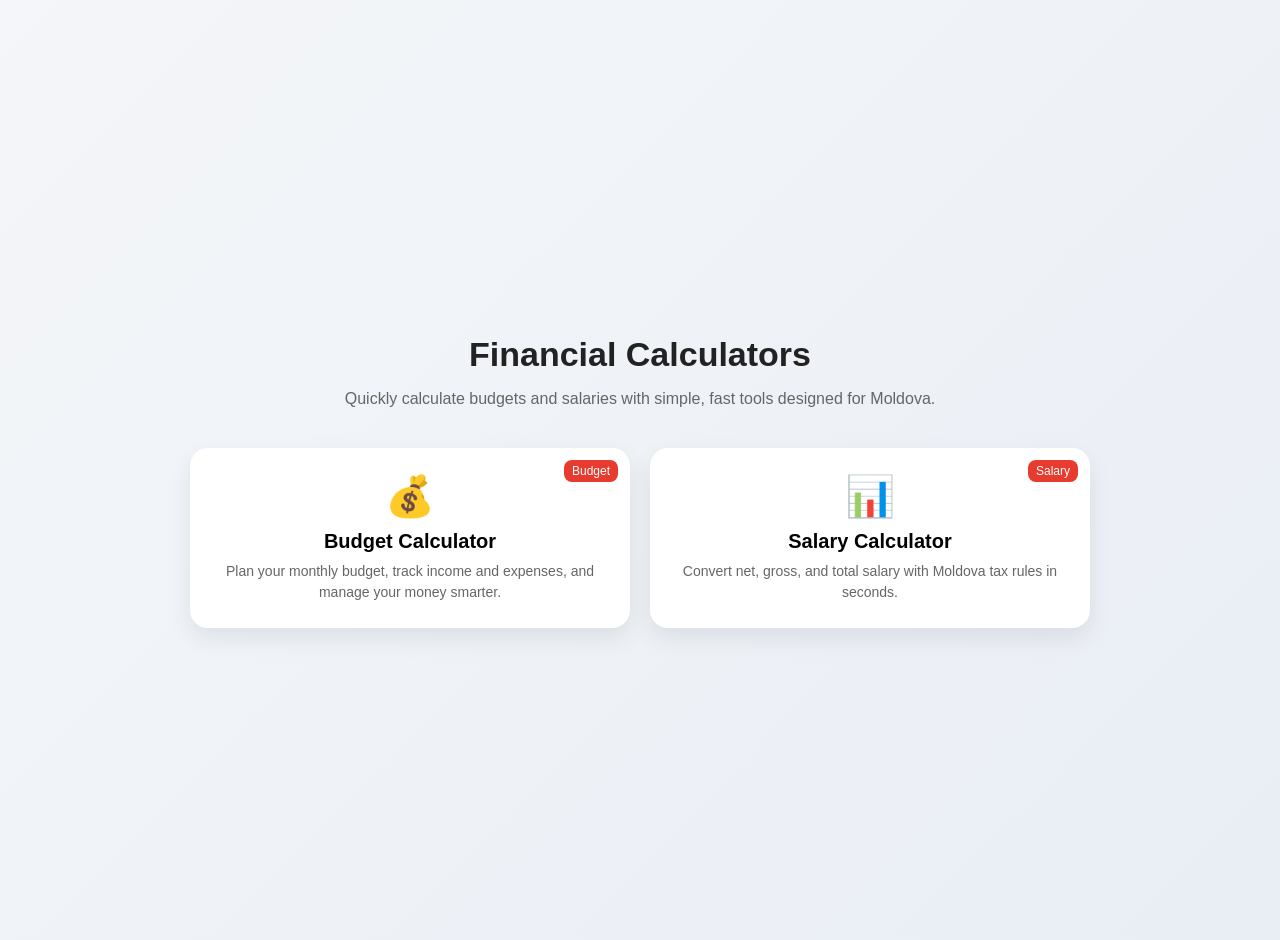
==== commit 373aacd6: "Add files via upload" ====
--- a/calculatoare.html
+++ b/calculatoare.html
@@ -1,145 +1,131 @@
-<!DOCTYPE html>
-<html lang="ro">
-<head>
-    <meta charset="UTF-8">
-    <meta name="viewport" content="width=device-width, initial-scale=1.0">
-    <title>Calculatoare – Dă-mi Banul Înapoi</title>
-    <meta name="description" content="Calculatoare financiare gratuite pentru Moldova: buget, salariu, investiții și altele.">
-    <link rel="stylesheet" href="css/style.css">
-    <link rel="icon" type="image/svg+xml" href="images/logo-small.svg">
-</head>
-
-<body>
-
-<!-- Header -->
-<header class="header">
-
-    <div class="left">
-        <a href="index.html">
-            <img src="images/logo-text.svg" class="logo">
-        </a>
-    </div>
-
-    <div class="right">
-
-        <div class="lang-dropdown">
-
-            <button class="lang-btn" id="langBtn">
-                <img src="images/flag-romania.svg" id="langFlag">
-            </button>
-
-            <div class="lang-menu" id="langMenu">
-
-                <button class="lang-option" data-lang="RO">
-                    <img src="images/flag-romania.svg">
-                    <span>Română</span>
-                </button>
-
-                <button class="lang-option" data-lang="RU">
-                    <img src="images/flag-russia.svg">
-                    <span>Русский</span>
-                </button>
-
-            </div>
-
-        </div>
-        <img src="images/menu-open.svg" class="menu">
-
-    </div>
-
-</header>
-
-<main class="page-body calc-hub">
-
-    <section class="hub-intro">
-        <h3>Calculatoare</h3>
-        <p class="body1"><strong>Alege</strong> un calculator de <strong>mai jos</strong> pentru a-ți planifica mai bine finanțele.</p>
-
-        <picture>
-            <source type="image/avif" srcset="images/calculatoare.avif">
-            <source type="image/webp" srcset="images/calculatoare.webp">
-            <img class="hub-hero-img" src="images/calculatoare.jpg" alt="" width="736" height="414" loading="eager" fetchpriority="high">
-        </picture>
-    </section>
-
-    <section class="hub-list">
-        <a class="calc-card" href="calculator-de-buget.html">
-            <span class="calc-card-icon"><img src="images/budget.png" alt="" width="22" height="22"></span>
-            <h4 class="calc-card-title">Calculator de buget</h4>
-            <p class="body2 calc-card-desc">Organizează-ți <strong>veniturile</strong> și <strong>cheltuielile</strong> lunare pentru a vedea exact <strong>unde se duc</strong> banii tăi.</p>
-            <span class="calc-card-go" aria-hidden="true"><svg viewBox="0 0 24 24" fill="none" stroke="#fff" stroke-width="2.5" stroke-linecap="round" stroke-linejoin="round"><path d="M9 5l7 7-7 7"/></svg></span>
-        </a>
-
-        <a class="calc-card" href="calculator-de-salariu.html">
-            <span class="calc-card-icon"><img src="images/venit.svg" alt="" width="22" height="22"></span>
-            <h4 class="calc-card-title">Calculator de salariu</h4>
-            <p class="body2 calc-card-desc">Calculează-ți exact <strong>salariul net</strong> și <strong>contribuțiile sociale</strong> deduse lunar.</p>
-            <span class="calc-card-go" aria-hidden="true"><svg viewBox="0 0 24 24" fill="none" stroke="#fff" stroke-width="2.5" stroke-linecap="round" stroke-linejoin="round"><path d="M9 5l7 7-7 7"/></svg></span>
-        </a>
-
-        <a class="calc-card" href="calculator-de-investitii.html">
-            <span class="calc-card-icon"><img src="images/investitii.png" alt="" width="22" height="22"></span>
-            <h4 class="calc-card-title">Calculator de investiții</h4>
-            <p class="body2 calc-card-desc">Estimează cum va <strong>crește portofoliul tău</strong> în timp prin puterea <strong>dobânzii</strong> compuse.</p>
-            <span class="calc-card-go" aria-hidden="true"><svg viewBox="0 0 24 24" fill="none" stroke="#fff" stroke-width="2.5" stroke-linecap="round" stroke-linejoin="round"><path d="M9 5l7 7-7 7"/></svg></span>
-        </a>
-
-        <a class="calc-card" href="calculator-de-ipoteca.html">
-            <span class="calc-card-icon"><img src="images/locuință.svg" alt="" width="22" height="22"></span>
-            <h4 class="calc-card-title">Calculator de ipotecă</h4>
-            <p class="body2 calc-card-desc">Calculează <strong>rata lunară</strong> pentru viitoarea ta locuință, incluzând <strong>dobânzile</strong> și <strong>prima rată</strong>.</p>
-            <span class="calc-card-go" aria-hidden="true"><svg viewBox="0 0 24 24" fill="none" stroke="#fff" stroke-width="2.5" stroke-linecap="round" stroke-linejoin="round"><path d="M9 5l7 7-7 7"/></svg></span>
-        </a>
-
-        <a class="calc-card" href="calculator-de-imprumut.html">
-            <span class="calc-card-icon"><img src="images/datorii.svg" alt="" width="22" height="22"></span>
-            <h4 class="calc-card-title">Calculator de împrumut</h4>
-            <p class="body2 calc-card-desc">Află rapid care va fi <strong>rata lunară</strong> și <strong>dobânda</strong> totală pentru împrumutul dorit.</p>
-            <span class="calc-card-go" aria-hidden="true"><svg viewBox="0 0 24 24" fill="none" stroke="#fff" stroke-width="2.5" stroke-linecap="round" stroke-linejoin="round"><path d="M9 5l7 7-7 7"/></svg></span>
-        </a>
-
-        <a class="calc-card" href="calculator-de-pensionare.html">
-            <span class="calc-card-icon"><img src="images/pensionare.png" alt="" width="22" height="22"></span>
-            <h4 class="calc-card-title">Calculator de pensionare</h4>
-            <p class="body2 calc-card-desc">Află când poți <strong>ieși la pensie</strong> și de ce fonduri ai nevoie pentru a-ți menține stilul de viață.</p>
-            <span class="calc-card-go" aria-hidden="true"><svg viewBox="0 0 24 24" fill="none" stroke="#fff" stroke-width="2.5" stroke-linecap="round" stroke-linejoin="round"><path d="M9 5l7 7-7 7"/></svg></span>
-        </a>
-    </section>
-
-</main>
-
-<!-- Footer -->
-<footer class="footer">
-    <img
-        src="images/logo-text.svg"
-        alt="Dă-mi Banul Înapoi"
-        class="footer-logo"
-    />
-
-    <div class="footer-links">
-        <a href="despre.html">Despre noi</a>
-        <a href="despre.html#contact">Contactează-ne</a>
-    </div>
-
-    <div class="social-icons">
-
-        <a href="https://www.facebook.com/damibanulinapoi/">
-            <img src="images/facebook.svg" alt="Facebook">
-        </a>
-
-        <a href="https://www.instagram.com/damibanulinapoi/">
-            <img src="images/instagram.svg" alt="Instagram">
-        </a>
-
-        <a href="https://www.youtube.com/@damibanulinapoi/">
-            <img src="images/youtube.svg" alt="YouTube">
-        </a>
-    </div>
-
-    <p class="footer-copy">© 2026 Dă-mi Banul Înapoi</p>
-</footer>
-
-<script src="js/script.js"></script>
-
-</body>
-</html>
+<!DOCTYPE html>
+<html lang="en">
+<head>
+<meta charset="UTF-8">
+<meta name="viewport" content="width=device-width, initial-scale=1.0">
+<title>Financial Calculators</title>
+
+<style>
+    body {
+        margin: 0;
+        font-family: Arial, sans-serif;
+        background: linear-gradient(135deg, #f4f6f9, #e9eef5);
+        min-height: 100vh;
+        display: flex;
+        align-items: center;
+        justify-content: center;
+        padding: 20px;
+    }
+
+    .container {
+        max-width: 900px;
+        width: 100%;
+        text-align: center;
+    }
+
+    h1 {
+        font-size: 34px;
+        margin-bottom: 10px;
+        color: #222;
+    }
+
+    p {
+        color: #666;
+        margin-bottom: 40px;
+        font-size: 16px;
+    }
+
+    .cards {
+        display: grid;
+        grid-template-columns: 1fr 1fr;
+        gap: 20px;
+    }
+
+    @media (max-width: 700px) {
+        .cards {
+            grid-template-columns: 1fr;
+        }
+    }
+
+    .card {
+        background: white;
+        padding: 25px;
+        border-radius: 18px;
+        box-shadow: 0 10px 25px rgba(0,0,0,0.08);
+        cursor: pointer;
+        transition: 0.25s ease;
+        text-decoration: none;
+        color: inherit;
+        position: relative;
+        overflow: hidden;
+    }
+
+    .card:hover {
+        transform: translateY(-5px);
+        box-shadow: 0 15px 30px rgba(0,0,0,0.12);
+    }
+
+    .icon {
+        font-size: 40px;
+        margin-bottom: 10px;
+    }
+
+    .title {
+        font-size: 20px;
+        font-weight: bold;
+        margin-bottom: 8px;
+    }
+
+    .desc {
+        font-size: 14px;
+        color: #666;
+        line-height: 1.5;
+    }
+
+    .tag {
+        position: absolute;
+        top: 12px;
+        right: 12px;
+        background: #e63b2e;
+        color: white;
+        font-size: 12px;
+        padding: 4px 8px;
+        border-radius: 8px;
+    }
+
+</style>
+</head>
+
+<body>
+
+<div class="container">
+
+    <h1>Financial Calculators</h1>
+    <p>Quickly calculate budgets and salaries with simple, fast tools designed for Moldova.</p>
+
+    <div class="cards">
+
+        <a href="calculator-de-buget.html" class="card">
+            <div class="tag">Budget</div>
+            <div class="icon">💰</div>
+            <div class="title">Budget Calculator</div>
+            <div class="desc">
+                Plan your monthly budget, track income and expenses, and manage your money smarter.
+            </div>
+        </a>
+
+        <a href="calculator-de-salariu.html" class="card">
+            <div class="tag">Salary</div>
+            <div class="icon">📊</div>
+            <div class="title">Salary Calculator</div>
+            <div class="desc">
+                Convert net, gross, and total salary with Moldova tax rules in seconds.
+            </div>
+        </a>
+
+    </div>
+
+</div>
+
+</body>
+</html>
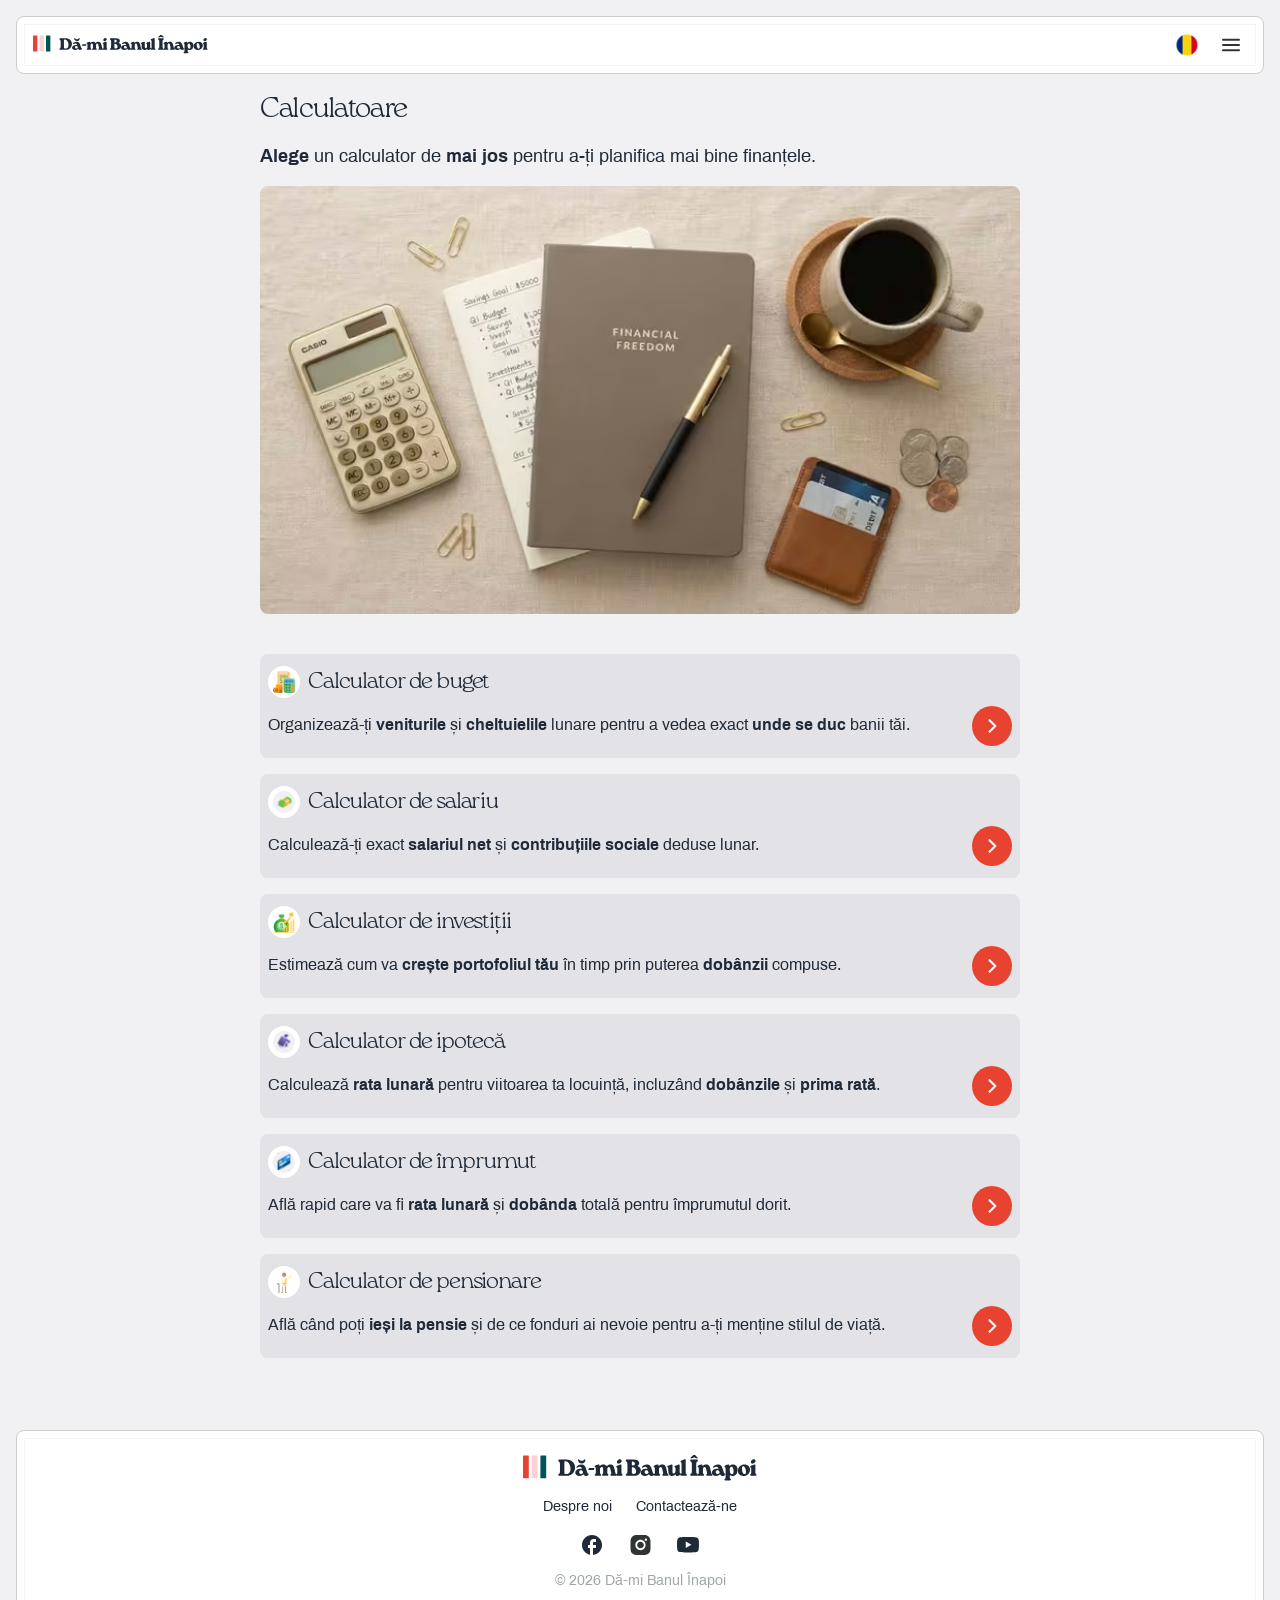
==== commit 00b61c28: "Add files via upload" ====
--- a/calculatoare.html
+++ b/calculatoare.html
@@ -1,131 +1,145 @@
-<!DOCTYPE html>
-<html lang="en">
-<head>
-<meta charset="UTF-8">
-<meta name="viewport" content="width=device-width, initial-scale=1.0">
-<title>Financial Calculators</title>
-
-<style>
-    body {
-        margin: 0;
-        font-family: Arial, sans-serif;
-        background: linear-gradient(135deg, #f4f6f9, #e9eef5);
-        min-height: 100vh;
-        display: flex;
-        align-items: center;
-        justify-content: center;
-        padding: 20px;
-    }
-
-    .container {
-        max-width: 900px;
-        width: 100%;
-        text-align: center;
-    }
-
-    h1 {
-        font-size: 34px;
-        margin-bottom: 10px;
-        color: #222;
-    }
-
-    p {
-        color: #666;
-        margin-bottom: 40px;
-        font-size: 16px;
-    }
-
-    .cards {
-        display: grid;
-        grid-template-columns: 1fr 1fr;
-        gap: 20px;
-    }
-
-    @media (max-width: 700px) {
-        .cards {
-            grid-template-columns: 1fr;
-        }
-    }
-
-    .card {
-        background: white;
-        padding: 25px;
-        border-radius: 18px;
-        box-shadow: 0 10px 25px rgba(0,0,0,0.08);
-        cursor: pointer;
-        transition: 0.25s ease;
-        text-decoration: none;
-        color: inherit;
-        position: relative;
-        overflow: hidden;
-    }
-
-    .card:hover {
-        transform: translateY(-5px);
-        box-shadow: 0 15px 30px rgba(0,0,0,0.12);
-    }
-
-    .icon {
-        font-size: 40px;
-        margin-bottom: 10px;
-    }
-
-    .title {
-        font-size: 20px;
-        font-weight: bold;
-        margin-bottom: 8px;
-    }
-
-    .desc {
-        font-size: 14px;
-        color: #666;
-        line-height: 1.5;
-    }
-
-    .tag {
-        position: absolute;
-        top: 12px;
-        right: 12px;
-        background: #e63b2e;
-        color: white;
-        font-size: 12px;
-        padding: 4px 8px;
-        border-radius: 8px;
-    }
-
-</style>
-</head>
-
-<body>
-
-<div class="container">
-
-    <h1>Financial Calculators</h1>
-    <p>Quickly calculate budgets and salaries with simple, fast tools designed for Moldova.</p>
-
-    <div class="cards">
-
-        <a href="calculator-de-buget.html" class="card">
-            <div class="tag">Budget</div>
-            <div class="icon">💰</div>
-            <div class="title">Budget Calculator</div>
-            <div class="desc">
-                Plan your monthly budget, track income and expenses, and manage your money smarter.
-            </div>
-        </a>
-
-        <a href="calculator-de-salariu.html" class="card">
-            <div class="tag">Salary</div>
-            <div class="icon">📊</div>
-            <div class="title">Salary Calculator</div>
-            <div class="desc">
-                Convert net, gross, and total salary with Moldova tax rules in seconds.
-            </div>
-        </a>
-
-    </div>
-
-</div>
-
-</body>
-</html>+<!DOCTYPE html>
+<html lang="ro">
+<head>
+    <meta charset="UTF-8">
+    <meta name="viewport" content="width=device-width, initial-scale=1.0">
+    <title>Calculatoare – Dă-mi Banul Înapoi</title>
+    <meta name="description" content="Calculatoare financiare gratuite pentru Moldova: buget, salariu, investiții și altele.">
+    <link rel="stylesheet" href="css/style.css">
+    <link rel="icon" type="image/svg+xml" href="images/logo-small.svg">
+</head>
+
+<body>
+
+<!-- Header -->
+<header class="header">
+
+    <div class="left">
+        <a href="index.html">
+            <img src="images/logo-text.svg" class="logo">
+        </a>
+    </div>
+
+    <div class="right">
+
+        <div class="lang-dropdown">
+
+            <button class="lang-btn" id="langBtn">
+                <img src="images/flag-romania.svg" id="langFlag">
+            </button>
+
+            <div class="lang-menu" id="langMenu">
+
+                <button class="lang-option" data-lang="RO">
+                    <img src="images/flag-romania.svg">
+                    <span>Română</span>
+                </button>
+
+                <button class="lang-option" data-lang="RU">
+                    <img src="images/flag-russia.svg">
+                    <span>Русский</span>
+                </button>
+
+            </div>
+
+        </div>
+        <img src="images/menu-open.svg" class="menu">
+
+    </div>
+
+</header>
+
+<main class="page-body calc-hub">
+
+    <section class="hub-intro">
+        <h3>Calculatoare</h3>
+        <p class="body1"><strong>Alege</strong> un calculator de <strong>mai jos</strong> pentru a-ți planifica mai bine finanțele.</p>
+
+        <picture>
+            <source type="image/avif" srcset="images/calculatoare.avif">
+            <source type="image/webp" srcset="images/calculatoare.webp">
+            <img class="hub-hero-img" src="images/calculatoare.jpg" alt="" width="736" height="414" loading="eager" fetchpriority="high">
+        </picture>
+    </section>
+
+    <section class="hub-list">
+        <a class="calc-card" href="calculator-de-buget.html">
+            <span class="calc-card-icon"><img src="images/budget.png" alt="" width="22" height="22"></span>
+            <h4 class="calc-card-title">Calculator de buget</h4>
+            <p class="body2 calc-card-desc">Organizează-ți <strong>veniturile</strong> și <strong>cheltuielile</strong> lunare pentru a vedea exact <strong>unde se duc</strong> banii tăi.</p>
+            <span class="calc-card-go" aria-hidden="true"><svg viewBox="0 0 24 24" fill="none" stroke="#fff" stroke-width="2.5" stroke-linecap="round" stroke-linejoin="round"><path d="M9 5l7 7-7 7"/></svg></span>
+        </a>
+
+        <a class="calc-card" href="calculator-de-salariu.html">
+            <span class="calc-card-icon"><img src="images/venit.svg" alt="" width="22" height="22"></span>
+            <h4 class="calc-card-title">Calculator de salariu</h4>
+            <p class="body2 calc-card-desc">Calculează-ți exact <strong>salariul net</strong> și <strong>contribuțiile sociale</strong> deduse lunar.</p>
+            <span class="calc-card-go" aria-hidden="true"><svg viewBox="0 0 24 24" fill="none" stroke="#fff" stroke-width="2.5" stroke-linecap="round" stroke-linejoin="round"><path d="M9 5l7 7-7 7"/></svg></span>
+        </a>
+
+        <a class="calc-card" href="calculator-de-investitii.html">
+            <span class="calc-card-icon"><img src="images/investitii.png" alt="" width="22" height="22"></span>
+            <h4 class="calc-card-title">Calculator de investiții</h4>
+            <p class="body2 calc-card-desc">Estimează cum va <strong>crește portofoliul tău</strong> în timp prin puterea <strong>dobânzii</strong> compuse.</p>
+            <span class="calc-card-go" aria-hidden="true"><svg viewBox="0 0 24 24" fill="none" stroke="#fff" stroke-width="2.5" stroke-linecap="round" stroke-linejoin="round"><path d="M9 5l7 7-7 7"/></svg></span>
+        </a>
+
+        <a class="calc-card" href="calculator-de-ipoteca.html">
+            <span class="calc-card-icon"><img src="images/locuință.svg" alt="" width="22" height="22"></span>
+            <h4 class="calc-card-title">Calculator de ipotecă</h4>
+            <p class="body2 calc-card-desc">Calculează <strong>rata lunară</strong> pentru viitoarea ta locuință, incluzând <strong>dobânzile</strong> și <strong>prima rată</strong>.</p>
+            <span class="calc-card-go" aria-hidden="true"><svg viewBox="0 0 24 24" fill="none" stroke="#fff" stroke-width="2.5" stroke-linecap="round" stroke-linejoin="round"><path d="M9 5l7 7-7 7"/></svg></span>
+        </a>
+
+        <a class="calc-card" href="calculator-de-imprumut.html">
+            <span class="calc-card-icon"><img src="images/datorii.svg" alt="" width="22" height="22"></span>
+            <h4 class="calc-card-title">Calculator de împrumut</h4>
+            <p class="body2 calc-card-desc">Află rapid care va fi <strong>rata lunară</strong> și <strong>dobânda</strong> totală pentru împrumutul dorit.</p>
+            <span class="calc-card-go" aria-hidden="true"><svg viewBox="0 0 24 24" fill="none" stroke="#fff" stroke-width="2.5" stroke-linecap="round" stroke-linejoin="round"><path d="M9 5l7 7-7 7"/></svg></span>
+        </a>
+
+        <a class="calc-card" href="calculator-de-pensionare.html">
+            <span class="calc-card-icon"><img src="images/pensionare.png" alt="" width="22" height="22"></span>
+            <h4 class="calc-card-title">Calculator de pensionare</h4>
+            <p class="body2 calc-card-desc">Află când poți <strong>ieși la pensie</strong> și de ce fonduri ai nevoie pentru a-ți menține stilul de viață.</p>
+            <span class="calc-card-go" aria-hidden="true"><svg viewBox="0 0 24 24" fill="none" stroke="#fff" stroke-width="2.5" stroke-linecap="round" stroke-linejoin="round"><path d="M9 5l7 7-7 7"/></svg></span>
+        </a>
+    </section>
+
+</main>
+
+<!-- Footer -->
+<footer class="footer">
+    <img
+        src="images/logo-text.svg"
+        alt="Dă-mi Banul Înapoi"
+        class="footer-logo"
+    />
+
+    <div class="footer-links">
+        <a href="despre.html">Despre noi</a>
+        <a href="despre.html#contact">Contactează-ne</a>
+    </div>
+
+    <div class="social-icons">
+
+        <a href="https://www.facebook.com/damibanulinapoi/">
+            <img src="images/facebook.svg" alt="Facebook">
+        </a>
+
+        <a href="https://www.instagram.com/damibanulinapoi/">
+            <img src="images/instagram.svg" alt="Instagram">
+        </a>
+
+        <a href="https://www.youtube.com/@damibanulinapoi/">
+            <img src="images/youtube.svg" alt="YouTube">
+        </a>
+    </div>
+
+    <p class="footer-copy">© 2026 Dă-mi Banul Înapoi</p>
+</footer>
+
+<script src="js/script.js"></script>
+
+</body>
+</html>
--- a/css/style.css
+++ b/css/style.css
@@ -0,0 +1,1948 @@
+/* =====================================================
+   SHARED STYLES — used by every page (style.css)
+===================================================== */
+
+/* Fonts */
+@font-face {
+    font-family: 'Roca One';
+    src: url('../fonts/RocaOne-Th.ttf') format('truetype');
+    font-weight: 400;
+    font-style: normal;
+}
+
+@font-face {
+    font-family: 'Roca One';
+    src: url('../fonts/RocaOne-Bold.ttf') format('truetype');
+    font-weight: 700;
+    font-style: normal;
+}
+
+@font-face {
+    font-family: 'Archivo';
+    src: url('../fonts/Archivo-Regular.ttf') format('truetype');
+    font-weight: 400;
+    font-style: normal;
+}
+
+@font-face {
+    font-family: 'Archivo';
+    src: url('../fonts/Archivo-Bold.ttf') format('truetype');
+    font-weight: 700;
+    font-style: normal;
+}
+
+:root {
+    --font-body:    "Archivo", sans-serif;
+    --font-display: "Roca One", serif;
+
+    --fs-h1: 36.49px;  --lh-h1: 56px;
+    --fs-h2: 32.44px;  --lh-h2: 48px;
+    --fs-h3: 28.83px;  --lh-h3: 40px;
+    --fs-h4: 25.63px;  --lh-h4: 40px;
+    --fs-h5: 22.78px;  --lh-h5: 32px;
+    --fs-h6: 20.25px;  --lh-h6: 32px;
+    --fs-body1: 18px;  --lh-body1: 24px;
+    --fs-body2: 16px;  --lh-body2: 20px;
+    --fs-small: 14.22px; --lh-small: 18px;
+}
+
+h1, h3, h4, h5 {
+    font-family: var(--font-display);
+    font-weight: 400;
+    letter-spacing: -0.05em;
+    color: var(--color-text-primary);
+}
+h1 { font-size: var(--fs-h1); line-height: var(--lh-h1); }
+h3 { font-size: var(--fs-h3); line-height: var(--lh-h3); }
+h4 { font-size: var(--fs-h4); line-height: var(--lh-h4); }
+h5 { font-size: var(--fs-h5); line-height: var(--lh-h5); }
+
+h1, h2, h3, h4, h5, h6, p {
+    margin: 0;
+    padding: 0;
+    box-sizing: border-box;
+}
+
+h2 {
+    font-size: var(--fs-h2);
+    line-height: var(--lh-h2);
+    font-family: var(--font-display);
+    font-weight: 400;
+    letter-spacing: -0.05em;
+    color: var(--color-text-primary);
+}
+
+h6 {
+    font-size: var(--fs-h6);
+    line-height: var(--lh-h6);
+    font-family: var(--font-body);
+    font-weight: normal;
+    color: var(--color-text-primary);
+}
+
+.body1 {
+    font-size: var(--fs-body1);
+    line-height: var(--lh-body1);
+    font-family: var(--font-body);
+    font-weight: normal;
+    color: var(--color-text-primary);
+}
+
+.body2-bold {
+    font-size: var(--fs-body2);
+    line-height: var(--lh-body2);
+    font-family: var(--font-body);
+    font-weight: normal;
+    color: var(--color-text-primary);
+    font-weight: bold;
+}
+
+.body2-secondary {
+    font-size: var(--fs-body2);
+    line-height: var(--lh-body2);
+    font-family: var(--font-body);
+    font-weight: normal;
+    color: var(--color-text-secondary);
+}
+
+.body2 {
+    font-size: var(--fs-body2);
+    line-height: var(--lh-body2);
+    font-family: var(--font-body);
+    font-weight: normal;
+    color: var(--color-text-primary);
+}
+
+.small-secondary {
+    font-size: var(--fs-small);
+    line-height: var(--lh-small);
+    font-family: var(--font-body);
+    font-weight: normal;
+    color: var(--color-text-secondary);
+}
+
+.small {
+    font-size: var(--fs-small);
+    line-height: var(--lh-small);
+    font-family: var(--font-body);
+    font-weight: normal;
+    color: var(--color-text-primary);
+}
+
+.small-secondary {
+    font-size: var(--fs-small);
+    line-height: var(--lh-small);
+    font-family: var(--font-body);
+    font-weight: normal;
+    color: var(--color-text-secondary);
+}
+
+/* COLORS */
+:root {
+    /* Primary */
+    --color-orange: #E84231;
+    --color-pink: #FAD1D7;
+    --color-green: #005451;
+    /* Text */
+    --color-text-primary: #1F2937;
+    --color-text-secondary: #A0A7A7;
+    --color-text-disabled: #CFD3D3;
+    /* Card */
+    --color-card: #FFFFFF;
+    --color-card-border: #CCCCCC;
+    --color-background: #F1F1F3;
+}
+
+:root {
+    --card-shadow:
+        0 1px 2px rgba(0, 0, 0, 0.04),
+        0 8px 24px rgba(0, 0, 0, 0.06);
+}
+
+/* BACKGROUND */
+body {
+  background-color: var(--color-background);
+
+  background-attachment: fixed;
+
+  font-family: var(--font-body);
+  margin: 0;
+  padding: 0;
+  overflow-x: hidden;
+
+  position: relative;
+}
+
+.hero_img {
+    position: absolute;
+    z-index: -1;
+    margin-top: -88px;
+}
+
+.hero_img img {
+    width: 100%;
+    height: auto;
+    display: block;
+}
+
+/* Visually hidden (still read by screen readers) */
+.sr-only {
+    position: absolute;
+    width: 1px;
+    height: 1px;
+    padding: 0;
+    margin: -1px;
+    overflow: hidden;
+    clip: rect(0, 0, 0, 0);
+    white-space: nowrap;
+    border: 0;
+}
+
+/* Header */
+.header {
+    position: sticky;
+    top: 16px;
+    z-index: 100;
+    margin: 16px;
+    padding: 8px 16px;
+    flex-wrap: nowrap;
+    border: 1px solid var(--color-card-border);
+    border-radius: 8px;
+    background: var(--color-card);
+    outline: 1px solid rgba(0,0,0,0.045);
+    outline-offset: -9px;
+    display: flex;
+    align-items: center;
+    justify-content: space-between;
+    box-sizing: border-box;
+}
+
+.left {
+    display: flex;
+    align-items: center;
+}
+
+.right {
+    display: flex;
+    align-items: center;
+    gap: 16px;
+}
+
+.logo {
+    width: 175px;
+    height: 40px;
+    object-fit: contain;
+    display: block;
+}
+
+.menu {
+    width: 32px;
+    height: 32px;
+    min-width: 32px;
+    object-fit: contain;   /* hamburger and X always fill the same 32x32 box */
+    display: block;
+    flex-shrink: 0;
+}
+
+.lang-btn {
+    display: flex;
+    align-items: center;
+    justify-content: center;
+    padding: 0;
+    border: none;
+    background: transparent;
+    cursor: pointer;
+}
+
+.lang-btn img {
+    display: block;
+    max-width: 24px;
+    max-height: 24px;
+}
+
+/* LANGUAGE DROPDOWN */
+
+.lang-dropdown {
+    position: relative;
+}
+
+/* DROPDOWN MENU */
+
+.lang-menu {
+    position: absolute;
+    top: 42px;
+    right: -64px;
+    display: none;
+    flex-direction: column;
+    gap: 8px;
+    min-width: 180px;
+    padding: 8px;
+    border-radius: 8px;
+    background: var(--color-card);
+    box-shadow: inset 0 0 0 1px var(--color-card-border);
+    z-index: 100;
+}
+
+.lang-menu.active {
+    display: flex;
+}
+
+/* OPTIONS */
+
+.lang-option {
+    display: flex;
+    align-items: center;
+    gap: 8px;
+    width: 100%;
+    padding: 8px 8px;
+    border: none;
+    border-radius: 0;
+    box-shadow: inset 0 0 0 1px rgba(0,0,0,0.045);
+    background: var(--color-card);
+    cursor: pointer;
+    transition: 0.2s;
+}
+
+.lang-option {
+    font-family: var(--font-body);
+    font-size: var(--fs-body2);
+    line-height: var(--lh-body2);
+    color: var(--color-text-primary);
+}
+
+.lang-option:hover {
+    background: #f5f5f5;
+}
+
+.lang-option img {
+    width: 24px;
+    height: 24px;
+    display: block;
+}
+
+.page-body {
+    margin-inline: 24px;
+}
+
+.calculator-hero {
+    display: flex;
+    flex-direction: column;
+    gap: 16px;
+}
+
+.calculator {
+    display: flex;
+    flex-direction: column;
+    gap: 24px;
+}
+
+/* TOP BACK LINK ("← Calculatoare")
+   .calculator-hero has a 16px gap, so -8px leaves 8px between the link and the title */
+.hero-back {
+    display: inline-block;
+    align-self: flex-start;
+    margin-bottom: -8px;
+    font-family: var(--font-body);
+    font-size: var(--fs-body2);
+    line-height: 24px;
+    color: var(--color-orange);
+    text-decoration: none;
+}
+
+.hero-back:hover,
+.hero-back:focus,
+.hero-back:active,
+.hero-back:visited {
+    color: var(--color-orange);
+    text-decoration: none;
+}
+
+/* IMAGE BOX */
+.hero-image {
+    flex-shrink: 0;
+
+    width: 120px;
+    aspect-ratio: 1 / 1;
+
+    padding: 16px;
+    box-sizing: border-box;
+
+    display: flex;
+    align-items: center;
+    justify-content: center;
+}
+
+/* IMAGE */
+.hero-image img {
+    width: 100%;
+    height: 100%;
+    object-fit: contain;
+    display: block;
+}
+
+.calculator-categorie {
+    display: flex;
+    flex-direction: column;
+    gap: 8px;
+}
+
+.section-break {
+  height: 16px;
+  margin: 40px auto;
+  background: var(--color-card);
+  border-radius: 999px;
+  box-shadow: inset 0 4px 4px -1px rgba(0, 0, 0, 0.05);
+}
+
+/* CARD SECTION */
+.income-section {
+    padding: 8px 8px;
+    gap: 8px;
+    display: flex;
+    flex-direction: column;
+    background: var(--color-card);
+    box-shadow: inset 0 0 0 1px var(--color-card-border);
+    border-radius: 8px;
+}
+
+.income-divider {
+    margin: 0px 8px;
+    height: 1px;
+    background: rgba(0,0,0,0.045);
+}
+
+/* Same divider, but dashed: dash length = gap length */
+.income-divider--dotted {
+    height: 1px;
+    background: repeating-linear-gradient(
+        to right,
+        rgba(0,0,0,0.045) 0,
+        rgba(0,0,0,0.045) 8px,
+        transparent 8px,
+        transparent 16px
+    );
+}
+
+.income-row {
+    display: flex;
+    align-items: center;
+    gap: 8px;
+    padding: 8px;
+}
+
+.income-icon {
+    width: 28px;
+    height: 28px;
+    object-fit: contain;
+    flex-shrink: 0;
+}
+
+.income-content {
+    flex: 1;
+    min-width: 0;
+}
+
+.income-description {
+    font-family: var(--font-body);
+    font-size: var(--fs-body2);
+    line-height: var(--lh-body2);
+    color: var(--color-text-secondary);
+}
+
+.input-wrapper {
+    position: relative;
+    display: inline-flex;
+    align-items: center;
+}
+
+/* INPUT */
+.income-input {
+    width: 96px;
+    height: 40px;
+    border: 1px solid var(--color-card);
+    border-radius: 4px;
+    background: var(--color-background);
+    box-sizing: border-box;
+    font-family: var(--font-body);
+    font-size: var(--fs-body2);
+    line-height: var(--lh-body2);
+    color: var(--color-text-primary);
+    outline: none;
+    flex-shrink: 0;
+
+    text-align: right;
+
+    padding: 0 24px 0 8px;
+}
+
+.expense-input {
+    width: 96px;
+    height: 40px;
+    border: 1px solid var(--color-card);
+    border-radius: 4px;
+    background: var(--color-background);
+    box-sizing: border-box;
+    font-family: var(--font-body);
+    font-size: var(--fs-body2);
+    line-height: var(--lh-body2);
+    color: var(--color-text-primary);
+    outline: none;
+    flex-shrink: 0;
+
+    text-align: right;
+
+    padding: 0 24px 0 8px;
+}
+
+/* remove placeholder styling (no longer needed) */
+.income-input::placeholder {
+    display: none;
+}
+
+/* CURRENCY / UNIT LABEL (lei, %, pers.) */
+.currency {
+    position: absolute;
+    right: 4px;
+    font-size: var(--fs-body2);
+    color: var(--color-text-primary);
+    pointer-events: none; /* not clickable */
+    user-select: none;
+    line-height: var(--lh-body2);
+}
+
+/* REMOVE NUMBER ARROWS */
+.income-input::-webkit-outer-spin-button,
+.income-input::-webkit-inner-spin-button {
+    -webkit-appearance: none;
+}
+
+.income-input[type="number"] {
+    appearance: textfield;
+}
+
+.income-input:focus,
+.expense-input:focus {
+    border-color: var(--color-orange);
+    transition: border-color 0.2s ease;
+}
+
+* {
+    box-sizing: border-box;
+}
+
+.faq {
+    display: flex;
+    flex-direction: column;
+    gap: 16px;
+}
+
+.accordion {
+    width: 100%;
+    display: flex;
+    flex-direction: column;
+    gap: 8px;
+}
+
+.item {
+    box-shadow: inset 0 0 0 1px var(--color-card-border);
+    border-radius: 8px;
+    background: var(--color-card);
+    overflow: hidden;
+}
+
+.question {
+    display: flex;
+    justify-content: space-between;
+    align-items: center;
+    padding: 8px;
+    cursor: pointer;
+}
+
+/* =====================================================
+   OPEN / CLOSE ICON (plus <-> minus)
+   One shared icon for every open/close control:
+   FAQ questions, "Opțiuni avansate", hamburger sub-menu.
+   The icons are inlined as data URIs, so they work on file://
+   and need no extra files. Color follows the text color.
+===================================================== */
+
+:root {
+    --icon-plus:  url("data:image/svg+xml,%3Csvg xmlns='http://www.w3.org/2000/svg' viewBox='0 0 24 24'%3E%3Cpath d='M12 5v14M5 12h14' fill='none' stroke='black' stroke-width='2' stroke-linecap='round'/%3E%3C/svg%3E");
+    --icon-minus: url("data:image/svg+xml,%3Csvg xmlns='http://www.w3.org/2000/svg' viewBox='0 0 24 24'%3E%3Cpath d='M5 12h14' fill='none' stroke='black' stroke-width='2' stroke-linecap='round'/%3E%3C/svg%3E");
+}
+
+.icon,
+.menu-chevron {
+    display: block;
+    width: 24px;
+    height: 24px;
+    flex-shrink: 0;
+    background-color: currentColor; /* follows the text color */
+    -webkit-mask: var(--icon-plus) no-repeat center / contain;
+    mask: var(--icon-plus) no-repeat center / contain;
+}
+
+/* Open state -> minus */
+.item.open .icon,
+.advanced-wrapper.is-open .icon,
+.menu-item.open .menu-chevron {
+    -webkit-mask: var(--icon-minus) no-repeat center / contain;
+    mask: var(--icon-minus) no-repeat center / contain;
+}
+
+.answer {
+    display: none;
+    padding: 8px;
+    padding-top: 0;
+}
+
+.item.open .answer {
+    display: block;
+}
+
+.answer-box {
+    background: var(--color-background);
+    border-radius: 4px;
+    padding: 8px;
+}
+
+/* FOOTER */
+.footer {
+    position: relative;
+    background: var(--color-card);
+    border-radius: 8px;
+    border: 1px solid var(--color-card-border);
+    outline: 1px solid rgba(0,0,0,0.045);
+    outline-offset: -9px;
+    display: flex;
+    flex-direction: column;
+    align-items: center;
+    margin: 72px 16px 16px 16px;
+    padding: 24px 16px;
+    box-sizing: border-box;
+}
+
+/* Logo */
+.footer-logo {
+    width: 242px;
+    height: 28px;
+    object-fit: contain;
+    display: block;
+}
+
+/* Links */
+.footer-links {
+    display: flex;
+    gap: 24px;
+    margin-top: 16px;
+}
+
+.footer-links a {
+    font-family: var(--font-body);
+    font-size: var(--fs-small);
+    line-height: var(--lh-small);
+    color: var(--color-text-primary);
+    text-decoration: none;
+}
+
+/* Social Icons */
+.social-icons {
+    display: flex;
+    align-items: center;
+    gap: 24px;
+}
+
+.social-icons img {
+    margin-top: 16px;
+    width: 24px;
+    height: 24px;
+    display: block;
+}
+
+/* Copyright */
+.footer-copy {
+    margin-top: 16px;
+    font-family: var(--font-body);
+    font-size: var(--fs-small);
+    line-height: var(--lh-small);
+    color: var(--color-text-secondary);
+}
+
+.chart-wrapper {
+    display: flex;
+    justify-content: center;
+    margin-top: 48px;
+}
+
+.chart-box {
+    position: relative;
+    width: 320px;
+    height: 320px;
+}
+
+.chart-box canvas {
+    width: 100%;
+    height: 100%;
+}
+
+.center {
+    position: absolute;
+    top: 50%;
+    left: 50%;
+    transform: translate(-50%, -50%);
+    text-align: center;
+}
+
+/* =========================
+   SALARY ROW: label + segment + input on one line
+========================= */
+
+/* Hint bar above the calculator ("Modifica valorile de mai jos") */
+.calc-hint {
+    display: flex;
+    align-items: center;
+    gap: 8px;
+    margin: 56px 0 16px;
+    height: 36px;
+    padding: 0 8px;
+    background: var(--color-card);
+    border: 1px solid var(--color-card-border);
+    border-radius: 8px;
+}
+
+.calc-hint-icon {
+    width: 24px;
+    height: 24px;
+    flex-shrink: 0;
+    display: block;
+}
+
+.calc-hint-text {
+    font-family: var(--font-display);
+    font-weight: 700;
+    font-size: var(--fs-body1);
+    line-height: var(--lh-body1);
+    color: var(--color-text-primary);
+}
+
+.salary-row {
+    display: flex;
+    flex-direction: column;   /* toggle on top, input underneath */
+    align-items: stretch;
+    gap: 8px;
+}
+
+.salary-row .input-wrapper {
+    display: flex;
+    width: 100%;
+}
+
+/* Full-width input; no visible border until pressed (orange comes from .income-input:focus) */
+.salary-row .income-input {
+    width: 100%;
+    padding: 0 36px 0 8px;
+}
+
+.salary-row .currency {
+    right: 8px;
+}
+
+.segment-wrapper {
+  width: 100%;
+}
+
+.salary-row .segment-wrapper {
+  flex: none;
+  width: 100%;
+}
+
+.segment {
+  display: flex;
+  width: 100%;
+  padding: 4px;
+  box-shadow: inset 0 0 0 1px #ccc;
+  border-radius: 8px;
+  background: #fff;
+  box-sizing: border-box;
+}
+
+.segment-item {
+  flex: 1;
+  padding: 4px;
+  border-radius: 6px;
+  text-align: center;
+  cursor: pointer;
+  transition: 0.2s ease;
+  user-select: none;
+  background: transparent;
+}
+
+/* Toggle: no outer border, pill-shaped options (Salariu net | Salariu brut | Salariu total) */
+.salary-row .segment {
+  border: none;
+  box-shadow: none;
+  background: transparent;
+  padding: 0;
+}
+
+.salary-row .segment-item {
+  border-radius: 20px;
+  padding: 10px 8px;
+}
+
+.salary-row .segment-item span {
+  white-space: nowrap;
+}
+
+/* selected state */
+.segment-item.active {
+  background: #FEF0EE;
+}
+
+.body2-red {
+    color: var(--color-orange);
+    font-size: var(--fs-body2);
+    font-weight: normal;
+    line-height: var(--lh-body2);
+    font-family: var(--font-body);
+}
+
+/* BUTTON */
+.btn {
+    width: max-content; 
+    background-color: var(--color-orange);
+    border: none;
+    border-radius: 20px;
+    display: flex;
+    align-items: center;
+    justify-content: center;
+    position: relative;
+    cursor: pointer;
+    text-decoration: none;
+    color: white;
+    padding: 10px 16px; 
+}
+
+.btn-wide {
+    background-color: var(--color-orange);
+    border: none;
+    border-radius: 20px;
+    display: flex;
+    align-items: center;
+    justify-content: center;
+    position: relative;
+    cursor: pointer;
+    text-decoration: none;
+    color: white;
+    padding: 10px 16px; 
+}
+
+/* Calculează + Resetează side by side: equal width, 8px apart */
+.btn-row {
+    display: flex;
+    gap: 8px;
+}
+
+.btn-row .btn-wide {
+    flex: 1 1 0;
+    min-width: 0;
+}
+
+/* Resetează: light pink pill, orange regular text, grey ring (as in the design) */
+.btn-reset {
+    background-color: #FEF0EE;
+    box-shadow: inset 0 0 0 1px var(--color-card-border), inset 0 0 0 4px var(--color-card);
+}
+
+.btn-reset .btn-text {
+    color: var(--color-orange);
+    font-weight: 400;
+}
+
+.btn-text {
+    font-family: var(--font-body);
+    font-weight: 700;
+    font-size: var(--fs-body2);
+    line-height: var(--lh-body2);
+    color: white;
+}
+
+.btn:disabled {
+    background-color: var(--color-text-disabled);
+    cursor: not-allowed;
+}
+
+/* RESULTS */
+
+.resultat {
+    display: none;
+    background: var(--color-background);
+    border-radius: 4px;
+    padding: 8px;
+    gap: 8px;
+    flex-direction: column;
+}
+
+.resultat.show {
+    display: flex;
+}
+
+.result-row {
+    display: flex;
+    justify-content: space-between;
+    align-items: center;
+}
+/* =========================
+   ADVANCED OPTIONS
+========================= */
+
+.advanced-wrapper {
+    display: flex;
+    flex-direction: column;
+    gap: 8px;
+}
+
+/* Bordered box: header always visible, grey options box inside when open */
+.advanced-box {
+    display: flex;
+    flex-direction: column;
+    padding: 8px;
+    box-shadow: inset 0 0 0 1px var(--color-card-border);
+    border-radius: 4px;
+    background: var(--color-card);
+}
+
+.advanced-btn {
+    display: flex;
+    align-items: center;
+    justify-content: space-between;
+    width: 100%;
+    padding: 0;
+    border: none;
+    background: transparent;
+    cursor: pointer;
+    text-align: left;
+    color: var(--color-text-primary);
+}
+
+/* The plus/minus itself comes from the shared .icon rule above */
+.advanced-icon {
+    margin-left: auto;
+}
+
+/* Expanded options: grey box, same look as the results */
+.advanced-options {
+    display: none;
+    flex-direction: column;
+    gap: 8px;
+    padding: 8px;
+    border-radius: 4px;
+    background: var(--color-background);
+}
+
+.advanced-options.show {
+    display: flex;
+}
+
+.advanced-row {
+    display: flex;
+    justify-content: space-between;
+    align-items: center;
+}
+
+.advanced-row select,
+.advanced-row input {
+    width: 132px;
+    height: 40px;
+
+    border: 1px solid var(--color-card-border);
+    border-radius: 4px;
+    background: var(--color-card);
+
+    font-family: var(--font-body);
+    font-size: var(--fs-body2);
+    color: var(--color-text-primary);
+
+    padding: 0 8px;
+    line-height: var(--lh-body2);
+}
+
+/* Typed fields with a unit (%, lei, pers.): right-aligned like the main inputs */
+.advanced-row .input-wrapper {
+    flex-shrink: 0;
+}
+
+.advanced-row .input-wrapper input {
+    text-align: right;
+    padding: 0 36px 0 8px;
+    outline: none;
+}
+
+/* Units (%, p., lei) all start at the same left edge (18px from the right),
+   numbers all end 8px before it -> identical spacing in every field */
+.advanced-row .input-wrapper .currency {
+    right: auto;
+    left: calc(100% - 28px);
+    text-align: left;
+    font-size: var(--fs-body2);
+    line-height: var(--lh-body2);
+}
+
+/* dropdown values right-aligned too, with a small custom arrow */
+.advanced-row select {
+    appearance: none;
+    -webkit-appearance: none;
+    text-align: left;
+    text-align-last: left;
+    padding: 0 24px 0 8px;
+    background-image: url("data:image/svg+xml,%3Csvg xmlns='http://www.w3.org/2000/svg' width='10' height='6' viewBox='0 0 10 6'%3E%3Cpath d='M1 1l4 4 4-4' fill='none' stroke='%23A0A7A7' stroke-width='1.5' stroke-linecap='round' stroke-linejoin='round'/%3E%3C/svg%3E");
+    background-repeat: no-repeat;
+    background-position: right 8px center;
+}
+
+.advanced-row .input-wrapper input:focus {
+    border-color: var(--color-orange);
+    transition: border-color 0.2s ease;
+}
+
+/* Overview of current values (hidden while expanded) */
+.advanced-overview {
+    line-height: var(--lh-body2);
+}
+
+.advanced-wrapper.is-open .advanced-overview {
+    display: none;
+}
+
+/* =====================================================
+   INVESTMENT CALCULATOR
+===================================================== */
+
+/* Tabs (5 calculation modes) */
+.tab-wrapper {
+    width: 100%;
+    overflow-x: auto;
+    -webkit-overflow-scrolling: touch;
+}
+
+.tab-row {
+    display: flex;
+    gap: 4px;
+    padding: 4px;
+    box-shadow: inset 0 0 0 1px #ccc;
+    border-radius: 999px;
+    background: #fff;
+    box-sizing: border-box;
+    width: max-content;
+    min-width: 100%;
+}
+
+.tab-item {
+    flex: 1;
+    white-space: nowrap;
+    padding: 6px 12px;
+    border-radius: 999px;
+    text-align: center;
+    cursor: pointer;
+    transition: 0.2s ease;
+    user-select: none;
+    background: transparent;
+    font-size: var(--fs-small);
+    font-family: var(--font-body);
+    color: var(--color-text-secondary);
+    line-height: var(--lh-small);
+}
+
+.tab-item.active {
+    background: #FEF0EE;
+    color: var(--color-orange);
+    font-weight: 500;
+}
+
+/* Form rows */
+.invest-grid {
+    display: flex;
+    flex-direction: column;
+    gap: 8px;
+}
+
+.invest-row {
+    display: flex;
+    align-items: center;
+    justify-content: space-between;
+    gap: 8px;
+}
+
+.invest-row.hidden {
+    display: none;
+}
+
+.invest-row label {
+    font-size: var(--fs-body1);
+    line-height: var(--lh-body1);
+    font-family: var(--font-body);
+    color: var(--color-text-primary);
+    flex: 1;
+}
+
+.invest-input-wrap {
+    position: relative;
+    display: inline-flex;
+    align-items: center;
+    flex-shrink: 0;
+}
+
+.invest-input {
+    width: 120px;
+    height: 36px;
+    border: 1px solid var(--color-card-border);
+    border-radius: 4px;
+    background: var(--color-background);
+    box-sizing: border-box;
+    font-family: var(--font-body);
+    font-size: var(--fs-body1);
+    color: var(--color-text-primary);
+    outline: none;
+    text-align: right;
+    padding: 0 38px 0 8px;
+    line-height: var(--lh-body1);
+}
+
+.invest-input:focus {
+    border-color: var(--color-orange);
+    transition: border-color 0.2s ease;
+}
+
+.invest-input::-webkit-outer-spin-button,
+.invest-input::-webkit-inner-spin-button { -webkit-appearance: none; }
+.invest-input[type="number"] { appearance: textfield; }
+
+.invest-suffix {
+    position: absolute;
+    right: 6px;
+    font-size: var(--fs-small);
+    color: var(--color-text-secondary);
+    pointer-events: none;
+    user-select: none;
+    line-height: var(--lh-small);
+}
+
+.invest-select {
+    height: 36px;
+    border: 1px solid var(--color-card-border);
+    border-radius: 4px;
+    padding: 0 8px;
+    font-size: var(--fs-body2);
+    font-family: var(--font-body);
+    background: var(--color-background);
+    color: var(--color-text-primary);
+    outline: none;
+    width: 160px;
+    flex-shrink: 0;
+    line-height: var(--lh-body2);
+}
+
+/* Radio-style choice (contribute at beginning/end) */
+.radio-row {
+    display: flex;
+    flex-direction: column;
+    gap: 4px;
+}
+
+.radio-options {
+    display: flex;
+    gap: 16px;
+}
+
+.radio-option {
+    display: flex;
+    align-items: center;
+    gap: 6px;
+    cursor: pointer;
+}
+
+.radio-option input {
+    accent-color: var(--color-orange);
+    width: 14px;
+    height: 14px;
+}
+
+.radio-option span {
+    font-size: var(--fs-body2);
+    font-family: var(--font-body);
+    color: var(--color-text-primary);
+    line-height: var(--lh-body2);
+}
+
+.section-label {
+    font-size: var(--fs-small);
+    font-family: var(--font-body);
+    color: var(--color-text-secondary);
+    text-transform: uppercase;
+    letter-spacing: 0.04em;
+    line-height: var(--lh-small);
+}
+
+/* ---- RESULTS ---- */
+.invest-result-block {
+    display: flex;
+    flex-direction: column;
+    gap: 24px;
+}
+
+.result-highlight {
+    background: var(--color-orange);
+    border-radius: 8px;
+    padding: 12px;
+    display: flex;
+    flex-direction: column;
+    gap: 2px;
+}
+
+.result-highlight .result-label {
+    font-size: var(--fs-small);
+    font-family: var(--font-body);
+    color: rgba(255,255,255,0.8);
+    line-height: var(--lh-small);
+}
+
+.result-highlight .result-value {
+    font-family: var(--font-display);
+    font-size: var(--fs-h3);
+    font-weight: 700;
+    color: #fff;
+    line-height: var(--lh-h3);
+}
+
+.result-rows {
+    display: flex;
+    flex-direction: column;
+    gap: 0;
+    background: var(--color-card);
+    box-shadow: inset 0 0 0 1px var(--color-card-border);
+    border-radius: 8px;
+    overflow: hidden;
+}
+
+.result-line {
+    display: flex;
+    justify-content: space-between;
+    align-items: center;
+    padding: 10px 12px;
+    border-bottom: 1px solid rgba(0,0,0,0.045);
+}
+
+.result-line:last-child { border-bottom: none; }
+
+.result-line .result-value {
+    font-family: var(--font-body);
+    font-size: var(--fs-body1);
+    font-weight: bold;
+    color: var(--color-text-primary);
+    line-height: var(--lh-body1);
+}
+
+/* Pie chart + legend */
+.pie-section {
+    display: flex;
+    flex-direction: column;
+    align-items: center;
+    gap: 16px;
+}
+
+.pie-wrap {
+    position: relative;
+    width: 220px;
+    height: 220px;
+}
+
+.pie-wrap canvas {
+    width: 100%;
+    height: 100%;
+}
+
+.pie-center {
+    position: absolute;
+    top: 50%;
+    left: 50%;
+    transform: translate(-50%, -50%);
+    text-align: center;
+    pointer-events: none;
+}
+
+.legend {
+    display: flex;
+    flex-wrap: wrap;
+    gap: 16px;
+    align-items: center;
+    justify-content: center;
+}
+
+.legend-item {
+    display: flex;
+    align-items: center;
+    gap: 6px;
+}
+
+.legend-dot {
+    width: 10px;
+    height: 10px;
+    border-radius: 50%;
+    flex-shrink: 0;
+}
+
+.legend-dot.start     { background: #005451; }
+.legend-dot.contrib   { background: #FAD1D7; }
+.legend-dot.interest  { background: #E84231; }
+
+.legend-item span {
+    font-size: var(--fs-small);
+    font-family: var(--font-body);
+    color: var(--color-text-secondary);
+    line-height: var(--lh-small);
+}
+
+/* Vertical bar (stick) chart */
+.bar-chart {
+    display: flex;
+    align-items: flex-end;
+    gap: 8px;
+    padding: 0 4px;
+    height: 220px;
+    overflow-x: auto;
+}
+
+.stick-col {
+    display: flex;
+    flex-direction: column;
+    align-items: center;
+    justify-content: flex-end;
+    gap: 6px;
+    flex: 1;
+    min-width: 64px;
+    height: 100%;
+}
+
+.stick-value {
+    font-size: var(--fs-small);
+    font-family: var(--font-body);
+    color: var(--color-text-primary);
+    white-space: nowrap;
+    line-height: var(--lh-small);
+}
+
+.stick-track {
+    width: 16px;
+    display: flex;
+    flex-direction: column-reverse;
+    border-radius: 999px 999px 0 0;
+    overflow: hidden;
+    background: #e8e8ea;
+}
+
+.stick-start    { width: 100%; background: #005451; }
+.stick-contrib  { width: 100%; background: #FAD1D7; }
+.stick-interest { width: 100%; background: #E84231; }
+
+.stick-label {
+    font-size: var(--fs-small);
+    font-family: var(--font-body);
+    color: var(--color-text-secondary);
+    white-space: nowrap;
+    line-height: var(--lh-small);
+}
+
+/* Schedule table */
+.schedule-toggle {
+    display: flex;
+    gap: 4px;
+    padding: 4px;
+    box-shadow: inset 0 0 0 1px #ccc;
+    border-radius: 999px;
+    background: #fff;
+    box-sizing: border-box;
+    width: max-content;
+}
+
+.schedule-toggle .freq-item {
+    padding: 6px 16px;
+    border-radius: 999px;
+    text-align: center;
+    cursor: pointer;
+    transition: 0.2s ease;
+    user-select: none;
+    font-size: var(--fs-small);
+    font-family: var(--font-body);
+    color: var(--color-text-secondary);
+    line-height: var(--lh-small);
+}
+
+.schedule-toggle .freq-item.active {
+    background: #FEF0EE;
+    color: var(--color-orange);
+    font-weight: 500;
+}
+
+.schedule-table-wrap {
+    overflow-x: auto;
+    outline: 1px solid var(--color-card-border);
+    outline-offset: -1px;
+    border-radius: 8px;
+}
+
+table.schedule-table {
+    width: 100%;
+    border-collapse: collapse;
+    font-family: var(--font-body);
+    font-size: var(--fs-small);
+    min-width: 480px;
+    line-height: var(--lh-small);
+}
+
+table.schedule-table th {
+    background: var(--color-background);
+    color: var(--color-text-secondary);
+    font-weight: 500;
+    text-align: right;
+    padding: 8px 10px;
+    border-bottom: 1px solid var(--color-card-border);
+    position: sticky;
+    top: 0;
+}
+
+table.schedule-table th:first-child,
+table.schedule-table td:first-child {
+    text-align: left;
+}
+
+table.schedule-table td {
+    text-align: right;
+    padding: 6px 10px;
+    border-bottom: 1px solid rgba(0,0,0,0.045);
+    color: var(--color-text-primary);
+    white-space: nowrap;
+}
+
+table.schedule-table tr.year-end td {
+    background: var(--color-background);
+    font-weight: bold;
+}
+
+.schedule-scroll {
+    max-height: 420px;
+    overflow-y: auto;
+}
+
+/* =====================================================
+   MENU (hamburger) — opened from the 3 lines in the header
+===================================================== */
+
+.menu {
+    cursor: pointer;
+}
+
+/* Header while the menu is open: full width, flat, divider underneath */
+/* Padding is chosen so the logo, flag and menu icon stay exactly where they were:
+   normal header = 16px margin + 1px border + 16px side padding (33px) / 8px top padding (25px).
+   Total height 25 + 40 + 24 + 1 = 90px (the overlay below starts at 90px). */
+.header.menu-open {
+    position: fixed;
+    top: 0;
+    left: 0;
+    right: 0;
+    margin: 0;
+    padding: 25px 33px 24px;
+    border: none;
+    border-bottom: 1px solid var(--color-card-border);
+    border-radius: 0;
+    /* Inner line: 9px in from every edge of the bar, same as the normal header */
+    outline: 1px solid rgba(0,0,0,0.045);
+    outline-offset: -9px;
+}
+
+/* Full-screen panel under the header */
+.menu-overlay {
+    display: none;
+    position: fixed;
+    top: 90px;
+    left: 0;
+    right: 0;
+    bottom: 0;
+    z-index: 99;
+    padding: 16px 32px 32px;
+    overflow-y: auto;
+    background: var(--color-card);
+}
+
+.menu-overlay.show {
+    display: block;
+}
+
+.menu-overlay ul {
+    list-style: none;
+    margin: 0;
+    padding: 0;
+}
+
+body.menu-locked {
+    overflow: hidden;
+}
+
+.menu-item {
+    border-bottom: 1px solid rgba(0, 0, 0, 0.12);
+}
+
+.menu-item:last-child {
+    border-bottom: none;
+}
+
+.menu-row {
+    display: flex;
+    align-items: center;
+    justify-content: space-between;
+    width: 100%;
+    padding: 16px 0;
+    border: none;
+    background: transparent;
+    font: inherit;
+    color: inherit;
+    text-align: left;
+    text-decoration: none;
+    cursor: pointer;
+}
+
+/* The plus/minus on the sub-menu row comes from the shared .menu-chevron rule above */
+
+/* Sub-list (e.g. the calculators) */
+.menu-sub {
+    display: none;
+    padding: 0 0 12px 16px !important;
+}
+
+.menu-item.open .menu-sub {
+    display: block;
+}
+
+.menu-sub a {
+    display: block;
+    padding: 8px 0;
+    text-decoration: none;
+}
+
+/* =====================================================
+   BUDGET CALCULATOR
+===================================================== */
+
+/* At a glance: negative balance (deficit) */
+.is-negative {
+    color: var(--color-orange);
+}
+
+/* "Pe scurt": rows sit 8px from the card edges, 8px apart */
+.calculator-categorie > .item:has(> .result-row) {
+    display: flex;
+    flex-direction: column;
+    gap: 8px;
+    padding: 8px;
+}
+
+.calculator-categorie > .item:has(> .result-row) .income-divider {
+    margin: 0;
+}
+
+/* "Ce e asta?" link under the 50-30-20 title */
+.rule-link {
+    display: inline-block;
+    text-decoration: underline;
+}
+
+.rule-link:focus-visible {
+    outline: 2px solid var(--color-orange);
+    outline-offset: 2px;
+}
+
+/* 50-30-20 check: three equal boxes, only the numbers change */
+.rule-card {
+    outline: 1px solid var(--color-card-border);
+    outline-offset: -1px;
+    border-radius: 8px;
+    background: var(--color-card);
+    overflow: hidden;
+}
+
+.rule-bar {
+    display: flex;
+}
+
+.rule-seg {
+    flex: 1 1 0;
+    min-width: 0;
+    display: flex;
+    flex-direction: column;
+    align-items: center;
+    gap: 2px;
+    padding: 16px 4px;
+    text-align: center;
+}
+
+.rule-seg svg {
+    width: 24px;
+    height: 24px;
+    margin-bottom: 4px;
+}
+
+.rule-seg--needs   { background: var(--color-orange); color: #fff; }
+.rule-seg--wants   { background: var(--color-pink);   color: var(--color-text-primary); }
+.rule-seg--savings { background: var(--color-green);  color: #fff; }
+
+.rule-pct {
+    font-family: var(--font-body);
+    font-weight: bold;
+    font-size: var(--fs-body1);
+    line-height: var(--lh-body1);
+}
+
+.rule-name,
+.rule-amt {
+    font-family: var(--font-display);
+    font-size: var(--fs-body2);
+    line-height: var(--lh-body2);
+}
+
+.rule-hint {
+    display: flex;
+    align-items: center;
+    gap: 12px;
+    padding: 16px 12px;
+}
+
+.rule-hint-emoji {
+    font-size: var(--fs-h2);
+    line-height: 1;
+    flex-shrink: 0;
+}
+
+/* Keeps the FAQ item clear of the sticky header when "Ce e asta?" scrolls to it */
+.item {
+    scroll-margin-top: 96px;
+}
+
+/* Links inside FAQ answers */
+.answer-box a {
+    color: var(--color-orange);
+}
+
+/* Link under the 50-30-20 feedback (to the investment calculator) */
+.hint-link {
+    display: inline-block;
+    margin-top: 4px;
+    color: var(--color-orange);
+    text-decoration: underline;
+}
+
+.hint-link[hidden] {
+    display: none;
+}
+
+/* ===== ABOUT PAGE ===== */
+
+/* 40px between every section: hero blocks, card, section breaks, contact, FAQ */
+.about .page-body {
+    display: flex;
+    flex-direction: column;
+    gap: 40px;
+    padding-bottom: 8px;
+}
+
+/* section 1 (about): its blocks and the card are 40px apart */
+.about-intro { display: flex; flex-direction: column; gap: 40px; }
+
+.about-block {
+    display: flex;
+    flex-direction: column;
+    gap: 16px;
+}
+
+.about-text { display: flex; flex-direction: column; gap: 24px; }
+
+/* grey cards (the base .card only sets padding/radius/orange text) */
+.about-card {
+    padding: 16px;
+    display: flex;
+    flex-direction: column;
+    border-radius: 8px;
+    gap: 16px;
+    background: #E3E3E7;
+    color: var(--color-text-primary);
+}
+.about-card .about-text { gap: 24px; }
+
+/* contact: intro block and the three cards are 40px apart */
+.about-contact { display: flex; flex-direction: column; gap: 40px; scroll-margin-top: 96px; }
+
+/* the page gap already gives the 40px, so the break needs no margin of its own */
+.about .section-break { margin: 0 auto; width: 100%; }
+
+/* social / email pills */
+.contact-list { display: flex; flex-direction: column; gap: 8px; }
+.contact-pill {
+    display: flex; align-items: center; justify-content: center; gap: 12px;
+    height: 40px; border-radius: 20px;
+    background: #D6D6DC; text-decoration: none;
+}
+.contact-pill img { width: 24px; height: 24px; display: block; }
+.contact-or { text-align: center; }
+
+/* FAQ rows as grey cards, answer inline under the question */
+.about .faq .item { background: #E3E3E7; border: none; box-shadow: none; border-radius: 4px;}
+.about .faq .answer { padding: 0 8px 8px 8px; }
+.about .faq .answer p { color: var(--color-text-primary); }
+
+/* ===== ABOUT: CONTACT IMAGE ===== */
+
+/* contact image: rounded card, same radius as the portrait */
+.about-contact-img {
+    display: block;
+    width: 100%;
+    height: auto;
+    aspect-ratio: 16 / 9;
+    object-fit: cover;
+    border-radius: 8px;
+    background: var(--color-card-border);
+}
+
+/* ===== ABOUT: STORY (quote, steps, bullet lists) ===== */
+
+/* founder quote: white card with an orange bar on the left */
+.about-quote {
+    margin: 0;
+    padding: 16px;
+    display: flex;
+    flex-direction: column;
+    gap: 16px;
+    background: var(--color-card);
+    box-shadow: inset 0 0 0 1px var(--color-card-border);
+    border-radius: 8px;
+}
+
+.about-quote blockquote {
+    margin: 0;
+    padding: 0;
+}
+
+.about-quote blockquote p {
+    font-family: var(--font-body);
+    font-size: var(--fs-body1);
+    line-height: var(--lh-body1);
+    color: var(--color-text-primary);
+}
+
+.about-quote figcaption {
+    font-family: var(--font-body);
+    font-size: var(--fs-small);
+    line-height: var(--lh-small);
+    color: var(--color-text-secondary);
+}
+
+.about-quote figcaption strong {
+    color: var(--color-text-primary);
+}
+
+/* story steps: 24px between steps, 16px inside each */
+.about-steps {
+    display: flex;
+    flex-direction: column;
+    gap: 32px;
+}
+
+.about-step {
+    display: flex;
+    flex-direction: column;
+    gap: 16px;
+}
+
+/* bullet list with an orange dot */
+.about-list {
+    list-style: none;
+    margin: 0;
+    padding: 0;
+    display: flex;
+    flex-direction: column;
+    gap: 8px;
+}
+
+.about-list li {
+    position: relative;
+    padding-left: 20px;
+}
+
+.about-list li::before {
+    content: "";
+    position: absolute;
+    left: 4px;
+    top: 9px;
+    width: 6px;
+    height: 6px;
+    border-radius: 50%;
+    background: var(--color-text-primary);
+}
+
+/* the mission block: title, text, list and closing line 16px apart */
+.about-block .about-list { margin: 0; }
+
+/* ===== ABOUT: FOUNDER (portrait + quote) ===== */
+
+.about-founder {
+    display: flex;
+    flex-direction: column;
+    gap: 16px;
+}
+
+.about-portrait {
+    display: block;
+    width: 100%;
+    height: auto;
+    aspect-ratio: 4 / 5;
+    object-fit: cover;
+    object-position: center 20%;   /* keeps the face in frame if the box gets cropped */
+    border-radius: 8px;
+    background: var(--color-card-border);
+}
+
+/* wider screens: portrait on the left, quote on the right */
+@media (min-width: 768px) {
+    .about-founder {
+        flex-direction: row;
+        align-items: stretch;
+        gap: 24px;
+    }
+
+    .about-portrait {
+        width: 40%;
+        flex-shrink: 0;
+    }
+
+    .about-founder .about-quote {
+        flex: 1;
+        justify-content: center;
+    }
+}
+
+/* ABOUT FAQ: spacing between paragraphs and link color inside answers */
+.about .faq .answer p + p { margin-top: 8px; }
+.about .faq .answer a { color: var(--color-orange); }
+
+/* keeps the story clear of the sticky header when "mai sus" scrolls to it */
+#povestea { scroll-margin-top: 96px; }
+
+/* =====================================================
+   CALCULATORS HUB (calculatoare.html)
+===================================================== */
+
+/* centered column on wide screens; the 24px side margin stays on phones */
+.calc-hub {
+    display: flex;
+    flex-direction: column;
+    gap: 40px;
+    max-width: 808px;
+    margin-inline: auto;
+    padding-inline: 24px;
+}
+
+/* title, one-line intro and photo: 16px apart */
+.hub-intro {
+    display: flex;
+    flex-direction: column;
+    gap: 16px;
+}
+
+.hub-hero-img {
+    display: block;
+    width: 100%;
+    height: auto;
+    aspect-ratio: 16 / 9;
+    object-fit: cover;
+    border-radius: 8px;
+    background: var(--color-card-border);
+}
+
+.hub-list {
+    display: flex;
+    flex-direction: column;
+    gap: 16px;
+}
+
+/* one calculator: icon + title on top, description + arrow underneath */
+.calc-card {
+    display: grid;
+    grid-template-columns: 32px 1fr 40px;
+    column-gap: 8px;
+    row-gap: 8px;
+    align-items: center;
+    padding: 12px 8px;
+    background: #E3E3E7;
+    border-radius: 8px;
+    text-decoration: none;
+    color: var(--color-text-primary);
+}
+
+.calc-card:active {
+    background: #D6D6DC;
+}
+
+.calc-card:focus-visible {
+    outline: 2px solid var(--color-orange);
+    outline-offset: 2px;
+}
+
+.calc-card-icon {
+    grid-column: 1;
+    grid-row: 1;
+    width: 32px;
+    height: 32px;
+    border-radius: 50%;
+    background: #fff;
+    display: flex;
+    align-items: center;
+    justify-content: center;
+}
+
+.calc-card-icon img {
+    display: block;
+    width: 22px;
+    height: 22px;
+    object-fit: contain;
+}
+
+.calc-card-title {
+    grid-column: 2 / 4;
+    grid-row: 1;
+    margin: 0;
+    font-size: var(--fs-h5);
+    line-height: var(--lh-h5);
+}
+
+.calc-card-desc {
+    grid-column: 1 / 3;
+    grid-row: 2;
+    line-height: 24px;
+}
+
+.calc-card-go {
+    grid-column: 3;
+    grid-row: 2;
+    width: 40px;
+    height: 40px;
+    border-radius: 50%;
+    background: var(--color-orange);
+    display: flex;
+    align-items: center;
+    justify-content: center;
+}
+
+.calc-card-go svg {
+    display: block;
+    width: 20px;
+    height: 20px;
+}
+
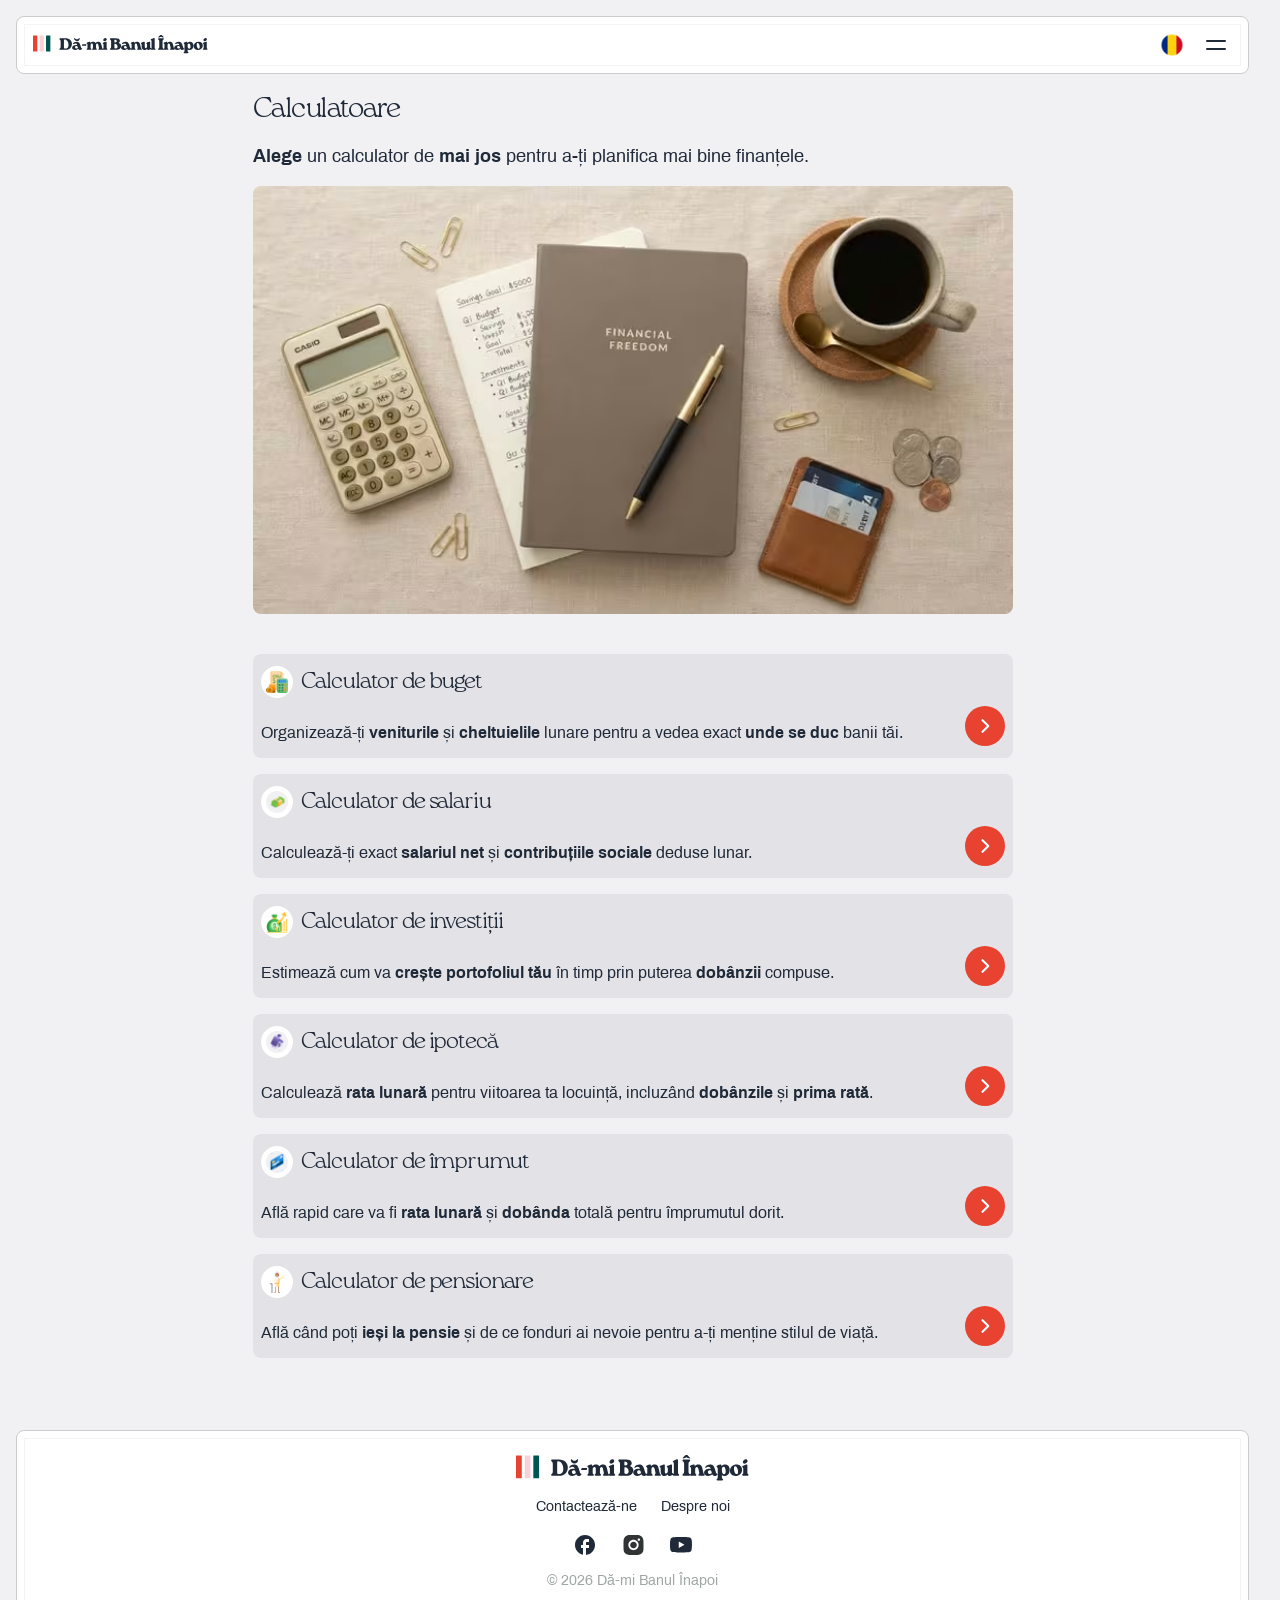
==== commit 8753373e: "Add files via upload" ====
--- a/calculatoare.html
+++ b/calculatoare.html
@@ -5,54 +5,36 @@
     <meta name="viewport" content="width=device-width, initial-scale=1.0">
     <title>Calculatoare – Dă-mi Banul Înapoi</title>
     <meta name="description" content="Calculatoare financiare gratuite pentru Moldova: buget, salariu, investiții și altele.">
+    <meta name="theme-color" content="#F1F1F3">
+    <link rel="canonical" href="https://SITE-DOMAIN/calculatoare.html">
+
+    <!-- Social sharing -->
+    <meta property="og:type" content="website">
+    <meta property="og:site_name" content="Dă-mi Banul Înapoi">
+    <meta property="og:locale" content="ro_RO">
+    <meta property="og:title" content="Calculatoare – Dă-mi Banul Înapoi">
+    <meta property="og:description" content="Calculatoare financiare gratuite pentru Moldova: buget, salariu, investiții și altele.">
+    <meta property="og:url" content="https://SITE-DOMAIN/calculatoare.html">
+    <meta property="og:image" content="https://SITE-DOMAIN/images/calculatoare.jpg">
+    <meta name="twitter:card" content="summary_large_image">
+
+    <!-- Fonts used on every page: start loading them right away -->
+    <link rel="preload" href="fonts/Archivo-Regular.woff2" as="font" type="font/woff2" crossorigin>
+    <link rel="preload" href="fonts/RocaOne-Th.woff2" as="font" type="font/woff2" crossorigin>
+
     <link rel="stylesheet" href="css/style.css">
     <link rel="icon" type="image/svg+xml" href="images/logo-small.svg">
 </head>
 
 <body>
 
-<!-- Header -->
-<header class="header">
-
-    <div class="left">
-        <a href="index.html">
-            <img src="images/logo-text.svg" class="logo">
-        </a>
-    </div>
-
-    <div class="right">
-
-        <div class="lang-dropdown">
-
-            <button class="lang-btn" id="langBtn">
-                <img src="images/flag-romania.svg" id="langFlag">
-            </button>
-
-            <div class="lang-menu" id="langMenu">
-
-                <button class="lang-option" data-lang="RO">
-                    <img src="images/flag-romania.svg">
-                    <span>Română</span>
-                </button>
-
-                <button class="lang-option" data-lang="RU">
-                    <img src="images/flag-russia.svg">
-                    <span>Русский</span>
-                </button>
-
-            </div>
-
-        </div>
-        <img src="images/menu-open.svg" class="menu">
-
-    </div>
-
-</header>
+<!-- Header (built by js/script.js) -->
+<header class="header" id="site-header"></header>
 
 <main class="page-body calc-hub">
 
     <section class="hub-intro">
-        <h3>Calculatoare</h3>
+        <h1 class="h3">Calculatoare</h1>
         <p class="body1"><strong>Alege</strong> un calculator de <strong>mai jos</strong> pentru a-ți planifica mai bine finanțele.</p>
 
         <picture>
@@ -65,42 +47,42 @@
     <section class="hub-list">
         <a class="calc-card" href="calculator-de-buget.html">
             <span class="calc-card-icon"><img src="images/budget.png" alt="" width="22" height="22"></span>
-            <h4 class="calc-card-title">Calculator de buget</h4>
+            <h2 class="calc-card-title">Calculator de buget</h2>
             <p class="body2 calc-card-desc">Organizează-ți <strong>veniturile</strong> și <strong>cheltuielile</strong> lunare pentru a vedea exact <strong>unde se duc</strong> banii tăi.</p>
             <span class="calc-card-go" aria-hidden="true"><svg viewBox="0 0 24 24" fill="none" stroke="#fff" stroke-width="2.5" stroke-linecap="round" stroke-linejoin="round"><path d="M9 5l7 7-7 7"/></svg></span>
         </a>
 
         <a class="calc-card" href="calculator-de-salariu.html">
             <span class="calc-card-icon"><img src="images/venit.svg" alt="" width="22" height="22"></span>
-            <h4 class="calc-card-title">Calculator de salariu</h4>
+            <h2 class="calc-card-title">Calculator de salariu</h2>
             <p class="body2 calc-card-desc">Calculează-ți exact <strong>salariul net</strong> și <strong>contribuțiile sociale</strong> deduse lunar.</p>
             <span class="calc-card-go" aria-hidden="true"><svg viewBox="0 0 24 24" fill="none" stroke="#fff" stroke-width="2.5" stroke-linecap="round" stroke-linejoin="round"><path d="M9 5l7 7-7 7"/></svg></span>
         </a>
 
         <a class="calc-card" href="calculator-de-investitii.html">
             <span class="calc-card-icon"><img src="images/investitii.png" alt="" width="22" height="22"></span>
-            <h4 class="calc-card-title">Calculator de investiții</h4>
+            <h2 class="calc-card-title">Calculator de investiții</h2>
             <p class="body2 calc-card-desc">Estimează cum va <strong>crește portofoliul tău</strong> în timp prin puterea <strong>dobânzii</strong> compuse.</p>
             <span class="calc-card-go" aria-hidden="true"><svg viewBox="0 0 24 24" fill="none" stroke="#fff" stroke-width="2.5" stroke-linecap="round" stroke-linejoin="round"><path d="M9 5l7 7-7 7"/></svg></span>
         </a>
 
         <a class="calc-card" href="calculator-de-ipoteca.html">
             <span class="calc-card-icon"><img src="images/locuință.svg" alt="" width="22" height="22"></span>
-            <h4 class="calc-card-title">Calculator de ipotecă</h4>
+            <h2 class="calc-card-title">Calculator de ipotecă</h2>
             <p class="body2 calc-card-desc">Calculează <strong>rata lunară</strong> pentru viitoarea ta locuință, incluzând <strong>dobânzile</strong> și <strong>prima rată</strong>.</p>
             <span class="calc-card-go" aria-hidden="true"><svg viewBox="0 0 24 24" fill="none" stroke="#fff" stroke-width="2.5" stroke-linecap="round" stroke-linejoin="round"><path d="M9 5l7 7-7 7"/></svg></span>
         </a>
 
         <a class="calc-card" href="calculator-de-imprumut.html">
             <span class="calc-card-icon"><img src="images/datorii.svg" alt="" width="22" height="22"></span>
-            <h4 class="calc-card-title">Calculator de împrumut</h4>
+            <h2 class="calc-card-title">Calculator de împrumut</h2>
             <p class="body2 calc-card-desc">Află rapid care va fi <strong>rata lunară</strong> și <strong>dobânda</strong> totală pentru împrumutul dorit.</p>
             <span class="calc-card-go" aria-hidden="true"><svg viewBox="0 0 24 24" fill="none" stroke="#fff" stroke-width="2.5" stroke-linecap="round" stroke-linejoin="round"><path d="M9 5l7 7-7 7"/></svg></span>
         </a>
 
         <a class="calc-card" href="calculator-de-pensionare.html">
             <span class="calc-card-icon"><img src="images/pensionare.png" alt="" width="22" height="22"></span>
-            <h4 class="calc-card-title">Calculator de pensionare</h4>
+            <h2 class="calc-card-title">Calculator de pensionare</h2>
             <p class="body2 calc-card-desc">Află când poți <strong>ieși la pensie</strong> și de ce fonduri ai nevoie pentru a-ți menține stilul de viață.</p>
             <span class="calc-card-go" aria-hidden="true"><svg viewBox="0 0 24 24" fill="none" stroke="#fff" stroke-width="2.5" stroke-linecap="round" stroke-linejoin="round"><path d="M9 5l7 7-7 7"/></svg></span>
         </a>
@@ -108,36 +90,8 @@
 
 </main>
 
-<!-- Footer -->
-<footer class="footer">
-    <img
-        src="images/logo-text.svg"
-        alt="Dă-mi Banul Înapoi"
-        class="footer-logo"
-    />
-
-    <div class="footer-links">
-        <a href="despre.html">Despre noi</a>
-        <a href="despre.html#contact">Contactează-ne</a>
-    </div>
-
-    <div class="social-icons">
-
-        <a href="https://www.facebook.com/damibanulinapoi/">
-            <img src="images/facebook.svg" alt="Facebook">
-        </a>
-
-        <a href="https://www.instagram.com/damibanulinapoi/">
-            <img src="images/instagram.svg" alt="Instagram">
-        </a>
-
-        <a href="https://www.youtube.com/@damibanulinapoi/">
-            <img src="images/youtube.svg" alt="YouTube">
-        </a>
-    </div>
-
-    <p class="footer-copy">© 2026 Dă-mi Banul Înapoi</p>
-</footer>
+<!-- Footer (built by js/script.js) -->
+<footer class="footer" id="site-footer"></footer>
 
 <script src="js/script.js"></script>
 
--- a/css/style.css
+++ b/css/style.css
@@ -5,30 +5,38 @@
 /* Fonts */
 @font-face {
     font-family: 'Roca One';
-    src: url('../fonts/RocaOne-Th.ttf') format('truetype');
+    src: url('../fonts/RocaOne-Th.woff2') format('woff2'),
+         url('../fonts/RocaOne-Th.ttf') format('truetype');
     font-weight: 400;
     font-style: normal;
+    font-display: swap;
 }
 
 @font-face {
     font-family: 'Roca One';
-    src: url('../fonts/RocaOne-Bold.ttf') format('truetype');
+    src: url('../fonts/RocaOne-Bold.woff2') format('woff2'),
+         url('../fonts/RocaOne-Bold.ttf') format('truetype');
     font-weight: 700;
     font-style: normal;
+    font-display: swap;
 }
 
 @font-face {
     font-family: 'Archivo';
-    src: url('../fonts/Archivo-Regular.ttf') format('truetype');
+    src: url('../fonts/Archivo-Regular.woff2') format('woff2'),
+         url('../fonts/Archivo-Regular.ttf') format('truetype');
     font-weight: 400;
     font-style: normal;
+    font-display: swap;
 }
 
 @font-face {
     font-family: 'Archivo';
-    src: url('../fonts/Archivo-Bold.ttf') format('truetype');
+    src: url('../fonts/Archivo-Bold.woff2') format('woff2'),
+         url('../fonts/Archivo-Bold.ttf') format('truetype');
     font-weight: 700;
     font-style: normal;
+    font-display: swap;
 }
 
 :root {
@@ -63,6 +71,10 @@
     box-sizing: border-box;
 }
 
+/* Same look as h3 / h4, on any heading tag (one h1 per page, headings in order) */
+.h3 { font-size: var(--fs-h3); line-height: var(--lh-h3); }
+.h4 { font-size: var(--fs-h4); line-height: var(--lh-h4); }
+
 h2 {
     font-size: var(--fs-h2);
     line-height: var(--lh-h2);
@@ -127,14 +139,6 @@
     font-family: var(--font-body);
     font-weight: normal;
     color: var(--color-text-primary);
-}
-
-.small-secondary {
-    font-size: var(--fs-small);
-    line-height: var(--lh-small);
-    font-family: var(--font-body);
-    font-weight: normal;
-    color: var(--color-text-secondary);
 }
 
 /* COLORS */
@@ -173,18 +177,6 @@
   position: relative;
 }
 
-.hero_img {
-    position: absolute;
-    z-index: -1;
-    margin-top: -88px;
-}
-
-.hero_img img {
-    width: 100%;
-    height: auto;
-    display: block;
-}
-
 /* Visually hidden (still read by screen readers) */
 .sr-only {
     position: absolute;
@@ -199,6 +191,8 @@
 }
 
 /* Header */
+.header:empty { min-height: 58px; }   /* keeps the space until script.js fills it */
+
 .header {
     position: sticky;
     top: 16px;
@@ -215,6 +209,25 @@
     align-items: center;
     justify-content: space-between;
     box-sizing: border-box;
+    transition: border-color 0.2s ease, outline-color 0.2s ease;
+}
+
+/* Menu open: borders fade out. They stay in the layout (just transparent),
+   so nothing moves by even 1px. */
+.header.menu-open .lang-dropdown {
+    opacity: 0;
+    visibility: hidden;        /* still takes its space, so nothing in the bar moves */
+    pointer-events: none;
+    transition: opacity 0.2s ease, visibility 0s linear 0.2s;
+}
+
+.lang-dropdown {
+    transition: opacity 0.2s ease, visibility 0s;
+}
+
+.header.menu-open {
+    border-color: transparent;
+    outline-color: transparent;
 }
 
 .left {
@@ -355,29 +368,6 @@
 .hero-back:visited {
     color: var(--color-orange);
     text-decoration: none;
-}
-
-/* IMAGE BOX */
-.hero-image {
-    flex-shrink: 0;
-
-    width: 120px;
-    aspect-ratio: 1 / 1;
-
-    padding: 16px;
-    box-sizing: border-box;
-
-    display: flex;
-    align-items: center;
-    justify-content: center;
-}
-
-/* IMAGE */
-.hero-image img {
-    width: 100%;
-    height: 100%;
-    object-fit: contain;
-    display: block;
 }
 
 .calculator-categorie {
@@ -442,13 +432,6 @@
     min-width: 0;
 }
 
-.income-description {
-    font-family: var(--font-body);
-    font-size: var(--fs-body2);
-    line-height: var(--lh-body2);
-    color: var(--color-text-secondary);
-}
-
 .input-wrapper {
     position: relative;
     display: inline-flex;
@@ -543,7 +526,8 @@
     gap: 8px;
 }
 
-.item {
+.item,
+.panel {
     box-shadow: inset 0 0 0 1px var(--color-card-border);
     border-radius: 8px;
     background: var(--color-card);
@@ -566,28 +550,45 @@
    and need no extra files. Color follows the text color.
 ===================================================== */
 
-:root {
-    --icon-plus:  url("data:image/svg+xml,%3Csvg xmlns='http://www.w3.org/2000/svg' viewBox='0 0 24 24'%3E%3Cpath d='M12 5v14M5 12h14' fill='none' stroke='black' stroke-width='2' stroke-linecap='round'/%3E%3C/svg%3E");
-    --icon-minus: url("data:image/svg+xml,%3Csvg xmlns='http://www.w3.org/2000/svg' viewBox='0 0 24 24'%3E%3Cpath d='M5 12h14' fill='none' stroke='black' stroke-width='2' stroke-linecap='round'/%3E%3C/svg%3E");
-}
-
+/* Plus / minus built from two bars.
+   Closed = plus (second bar vertical). Open = the vertical bar turns 90deg
+   around the center and lands on the horizontal one -> minus. Reverse on close. */
 .icon,
 .menu-chevron {
+    position: relative;
     display: block;
     width: 24px;
     height: 24px;
     flex-shrink: 0;
-    background-color: currentColor; /* follows the text color */
-    -webkit-mask: var(--icon-plus) no-repeat center / contain;
-    mask: var(--icon-plus) no-repeat center / contain;
+    color: var(--color-text-primary);
+}
+
+.icon::before,
+.icon::after,
+.menu-chevron::before,
+.menu-chevron::after {
+    content: "";
+    position: absolute;
+    left: 5px;
+    top: 11px;
+    width: 14px;
+    height: 2px;
+    border-radius: 1px;
+    background-color: currentColor;
+    transform-origin: 50% 50%;
+    transition: transform 0.25s ease;
+}
+
+.icon::after,
+.menu-chevron::after {
+    transform: rotate(-90deg);
 }
 
 /* Open state -> minus */
-.item.open .icon,
-.advanced-wrapper.is-open .icon,
-.menu-item.open .menu-chevron {
-    -webkit-mask: var(--icon-minus) no-repeat center / contain;
-    mask: var(--icon-minus) no-repeat center / contain;
+.item.open .icon::after,
+.advanced-wrapper.is-open .icon::after,
+.menu-item.open .menu-chevron::after {
+    transform: rotate(0deg);
 }
 
 .answer {
@@ -668,62 +669,9 @@
     color: var(--color-text-secondary);
 }
 
-.chart-wrapper {
-    display: flex;
-    justify-content: center;
-    margin-top: 48px;
-}
-
-.chart-box {
-    position: relative;
-    width: 320px;
-    height: 320px;
-}
-
-.chart-box canvas {
-    width: 100%;
-    height: 100%;
-}
-
-.center {
-    position: absolute;
-    top: 50%;
-    left: 50%;
-    transform: translate(-50%, -50%);
-    text-align: center;
-}
-
 /* =========================
    SALARY ROW: label + segment + input on one line
 ========================= */
-
-/* Hint bar above the calculator ("Modifica valorile de mai jos") */
-.calc-hint {
-    display: flex;
-    align-items: center;
-    gap: 8px;
-    margin: 56px 0 16px;
-    height: 36px;
-    padding: 0 8px;
-    background: var(--color-card);
-    border: 1px solid var(--color-card-border);
-    border-radius: 8px;
-}
-
-.calc-hint-icon {
-    width: 24px;
-    height: 24px;
-    flex-shrink: 0;
-    display: block;
-}
-
-.calc-hint-text {
-    font-family: var(--font-display);
-    font-weight: 700;
-    font-size: var(--fs-body1);
-    line-height: var(--lh-body1);
-    color: var(--color-text-primary);
-}
 
 .salary-row {
     display: flex;
@@ -1441,41 +1389,36 @@
     cursor: pointer;
 }
 
-/* Header while the menu is open: full width, flat, divider underneath */
-/* Padding is chosen so the logo, flag and menu icon stay exactly where they were:
-   normal header = 16px margin + 1px border + 16px side padding (33px) / 8px top padding (25px).
-   Total height 25 + 40 + 24 + 1 = 90px (the overlay below starts at 90px). */
-.header.menu-open {
+/* The header is NOT touched when the menu opens: same position, size and padding,
+   so logo, flag and icon stay exactly where they are.
+   The panel sits behind it (z-index 99 < 100) and only fades in. */
+.menu-overlay {
     position: fixed;
-    top: 0;
+    inset: 0;
+    z-index: 99;
+    padding: 90px 32px 32px;   /* 16 margin + 58 header + 16 gap */
+    overflow-y: auto;
+    background: var(--color-card);
+    opacity: 0;
+    visibility: hidden;
+    transition: opacity 0.2s ease, visibility 0s linear 0.2s;
+}
+
+.menu-overlay.show {
+    opacity: 1;
+    visibility: visible;
+    transition: opacity 0.2s ease;
+}
+
+/* full-width line between the top bar and the menu options */
+.menu-overlay::before {
+    content: "";
+    position: fixed;
     left: 0;
     right: 0;
-    margin: 0;
-    padding: 25px 33px 24px;
-    border: none;
-    border-bottom: 1px solid var(--color-card-border);
-    border-radius: 0;
-    /* Inner line: 9px in from every edge of the bar, same as the normal header */
-    outline: 1px solid rgba(0,0,0,0.045);
-    outline-offset: -9px;
-}
-
-/* Full-screen panel under the header */
-.menu-overlay {
-    display: none;
-    position: fixed;
-    top: 90px;
-    left: 0;
-    right: 0;
-    bottom: 0;
-    z-index: 99;
-    padding: 16px 32px 32px;
-    overflow-y: auto;
-    background: var(--color-card);
-}
-
-.menu-overlay.show {
-    display: block;
+    top: 82px;                 /* header bottom (74) + 8 */
+    height: 1px;
+    background: rgba(0, 0, 0, 0.12);
 }
 
 .menu-overlay ul {
@@ -1483,6 +1426,8 @@
     margin: 0;
     padding: 0;
 }
+
+html { scrollbar-gutter: stable; }
 
 body.menu-locked {
     overflow: hidden;
@@ -1511,6 +1456,29 @@
     cursor: pointer;
 }
 
+/* Split row (e.g. "Calculatoare"): the word is a link, the plus/minus is its own button */
+.menu-row--split {
+    padding: 0;
+    cursor: pointer;
+}
+
+.menu-label {
+    flex: 0 0 auto;            /* only as wide as the word; the empty space opens the sub-list */
+    padding: 16px 0;
+    color: inherit;
+    text-decoration: none;
+}
+
+.menu-toggle {
+    display: flex;
+    align-items: center;
+    padding: 16px 0 16px 24px;
+    border: none;
+    background: transparent;
+    color: inherit;
+    cursor: pointer;
+}
+
 /* The plus/minus on the sub-menu row comes from the shared .menu-chevron rule above */
 
 /* Sub-list (e.g. the calculators) */
@@ -1539,14 +1507,14 @@
 }
 
 /* "Pe scurt": rows sit 8px from the card edges, 8px apart */
-.calculator-categorie > .item:has(> .result-row) {
+.calculator-categorie > .panel:has(> .result-row) {
     display: flex;
     flex-direction: column;
     gap: 8px;
     padding: 8px;
 }
 
-.calculator-categorie > .item:has(> .result-row) .income-divider {
+.calculator-categorie > .panel:has(> .result-row) .income-divider {
     margin: 0;
 }
 
@@ -1925,12 +1893,14 @@
 .calc-card-desc {
     grid-column: 1 / 3;
     grid-row: 2;
+    align-self: end;
     line-height: 24px;
 }
 
 .calc-card-go {
     grid-column: 3;
     grid-row: 2;
+    align-self: end;           /* always sits on the bottom edge, whatever the text height */
     width: 40px;
     height: 40px;
     border-radius: 50%;
@@ -1946,3 +1916,174 @@
     height: 20px;
 }
 
+/* =====================================================
+   HOME (index.html)
+   Same building blocks as the rest of the site:
+   .about-card (grey card), .about-list (bullets), .btn, .section-break
+===================================================== */
+
+/* 40px between every section, like the About page */
+.home .page-body {
+    display: flex;
+    flex-direction: column;
+    gap: 40px;
+    max-width: 808px;
+    margin-inline: auto;
+    padding-inline: 24px;
+    margin-top: 40px;
+}
+
+.home .section-break { margin: 0 auto; width: 100%; }
+
+/* hero: centered title + intro */
+.home-hero {
+    display: flex;
+    flex-direction: column;
+    align-items: center;
+    gap: 24px;
+    text-align: center;
+}
+
+.home-hero h1 strong { font-weight: 700; }
+
+/* headline on two rows, no gap between them */
+.hero-line {
+    display: block;
+    margin: 0;
+    padding: 0;
+}
+
+/* "Vreau să ..." card */
+.home-intent {
+    display: flex;
+    flex-direction: column;
+    gap: 8px;
+    padding: 16px;
+    border-radius: 8px;
+    background: #E3E3E7;
+}
+
+.intent-pill {
+    display: flex;
+    align-items: center;
+    justify-content: space-between;
+    height: 40px;
+    padding: 0 16px;
+    border-radius: 20px;
+    text-decoration: none;
+    font-family: var(--font-body);
+    font-size: var(--fs-body1);
+    line-height: var(--lh-body1);
+}
+
+.intent-pill svg {
+    width: 20px;
+    height: 20px;
+    flex-shrink: 0;
+    fill: none;
+    stroke: currentColor;
+    stroke-width: 2;
+    stroke-linecap: round;
+    stroke-linejoin: round;
+}
+
+.intent-pill--save   { background: var(--color-orange);   color: var(--color-pink); }
+.intent-pill--invest { background: var(--color-pink);  color: var(--color-green); }
+.intent-pill--earn   { background: var(--color-green); color: var(--color-orange); }
+
+.intent-or { text-align: center; }
+
+.intent-pill--learn { background: var(--color-background); color: var(--color-text-primary); }
+
+html { scroll-behavior: smooth; }
+.home-start { scroll-margin-top: 96px; }
+
+/* "Începe cu începutul": title, photo, cards */
+.home-start {
+    display: flex;
+    flex-direction: column;
+    gap: 16px;
+}
+
+.home-start .hub-hero-img { margin-bottom: 0; }
+
+.home-cards {
+    display: flex;
+    flex-direction: column;
+    gap: 8px;
+}
+
+.home-card { scroll-margin-top: 96px; }
+
+/* paragraph-only card (Bugetul) keeps the same rhythm as the list cards */
+.home-card p + .btn,
+.home-card ul + .btn { margin-top: 0; }
+
+/* =====================================================
+   NO BLUE FLASH ON PRESS (all pages)
+===================================================== */
+* {
+    -webkit-tap-highlight-color: transparent;
+}
+
+button,
+a,
+select,
+.question,
+.segment-item,
+.tab-item,
+.freq-item,
+.calc-card,
+.intent-pill,
+.contact-pill,
+.menu,
+.menu-row,
+.menu-toggle,
+.lang-option {
+    -webkit-user-select: none;
+    user-select: none;
+    -webkit-touch-callout: none;
+}
+
+button:focus:not(:focus-visible),
+a:focus:not(:focus-visible),
+select:focus:not(:focus-visible),
+.menu:focus:not(:focus-visible) {
+    outline: none;
+}
+
+/* Hamburger <-> X: two lines that slide to the center and cross.
+   Tweak the look here: line length (width), thickness (height), gap (the two top values). */
+.menu-icon {
+    position: relative;
+    display: block;
+    width: 32px;
+    height: 32px;
+    color: var(--color-text-primary);
+}
+
+.menu-icon::before,
+.menu-icon::after {
+    content: "";
+    position: absolute;
+    left: 6px;
+    width: 20px;
+    height: 2px;
+    border-radius: 1px;
+    background-color: currentColor;
+    transition: transform 0.25s ease;
+}
+
+.menu-icon::before { top: 11px; }
+.menu-icon::after  { top: 19px; }
+
+/* open: both lines move to the middle (4px = half the gap) and turn 45deg each way */
+.menu-icon.is-open::before { transform: translateY(4px) rotate(45deg); }
+.menu-icon.is-open::after  { transform: translateY(-4px) rotate(-45deg); }
+
+/* People who turned animations off in their system get none */
+@media (prefers-reduced-motion: reduce) {
+    .icon::before, .icon::after,
+    .menu-chevron::before, .menu-chevron::after { transition: none; }
+    .menu-icon::before, .menu-icon::after { transition: none; }
+}
